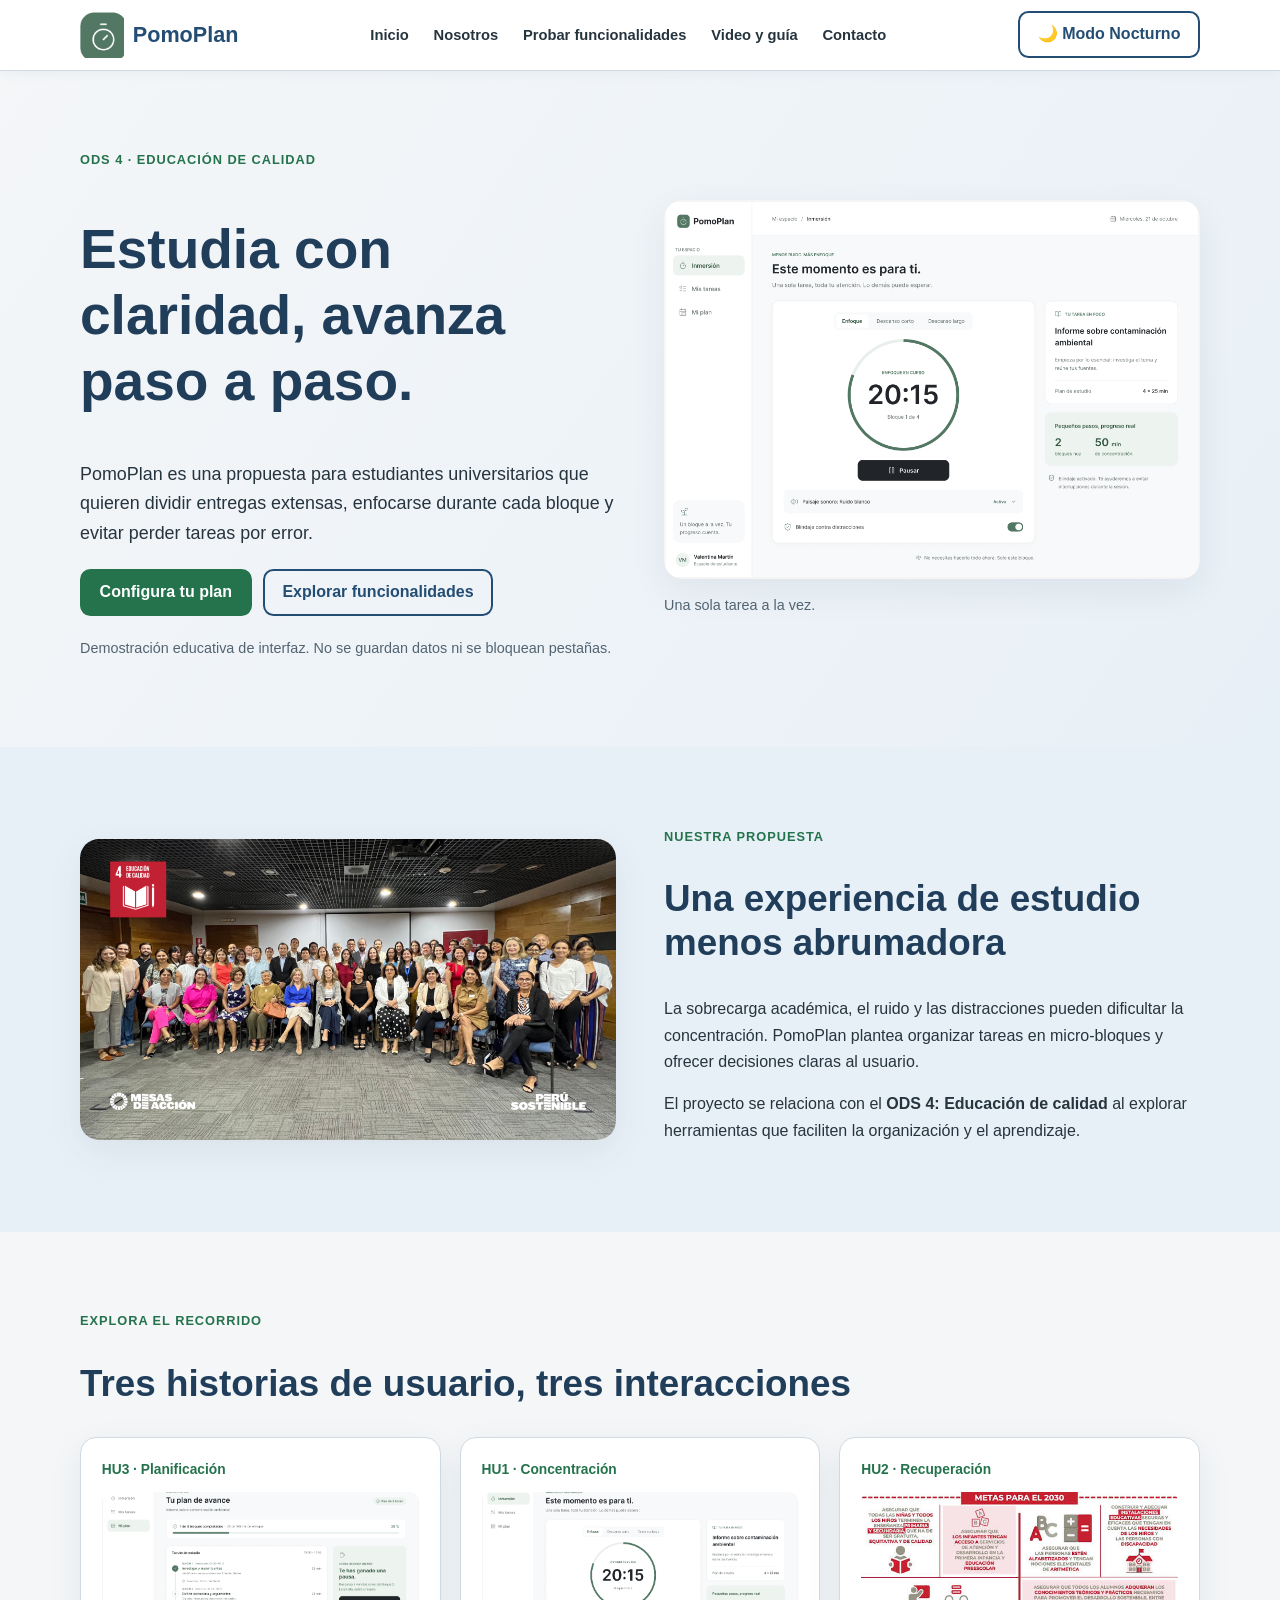
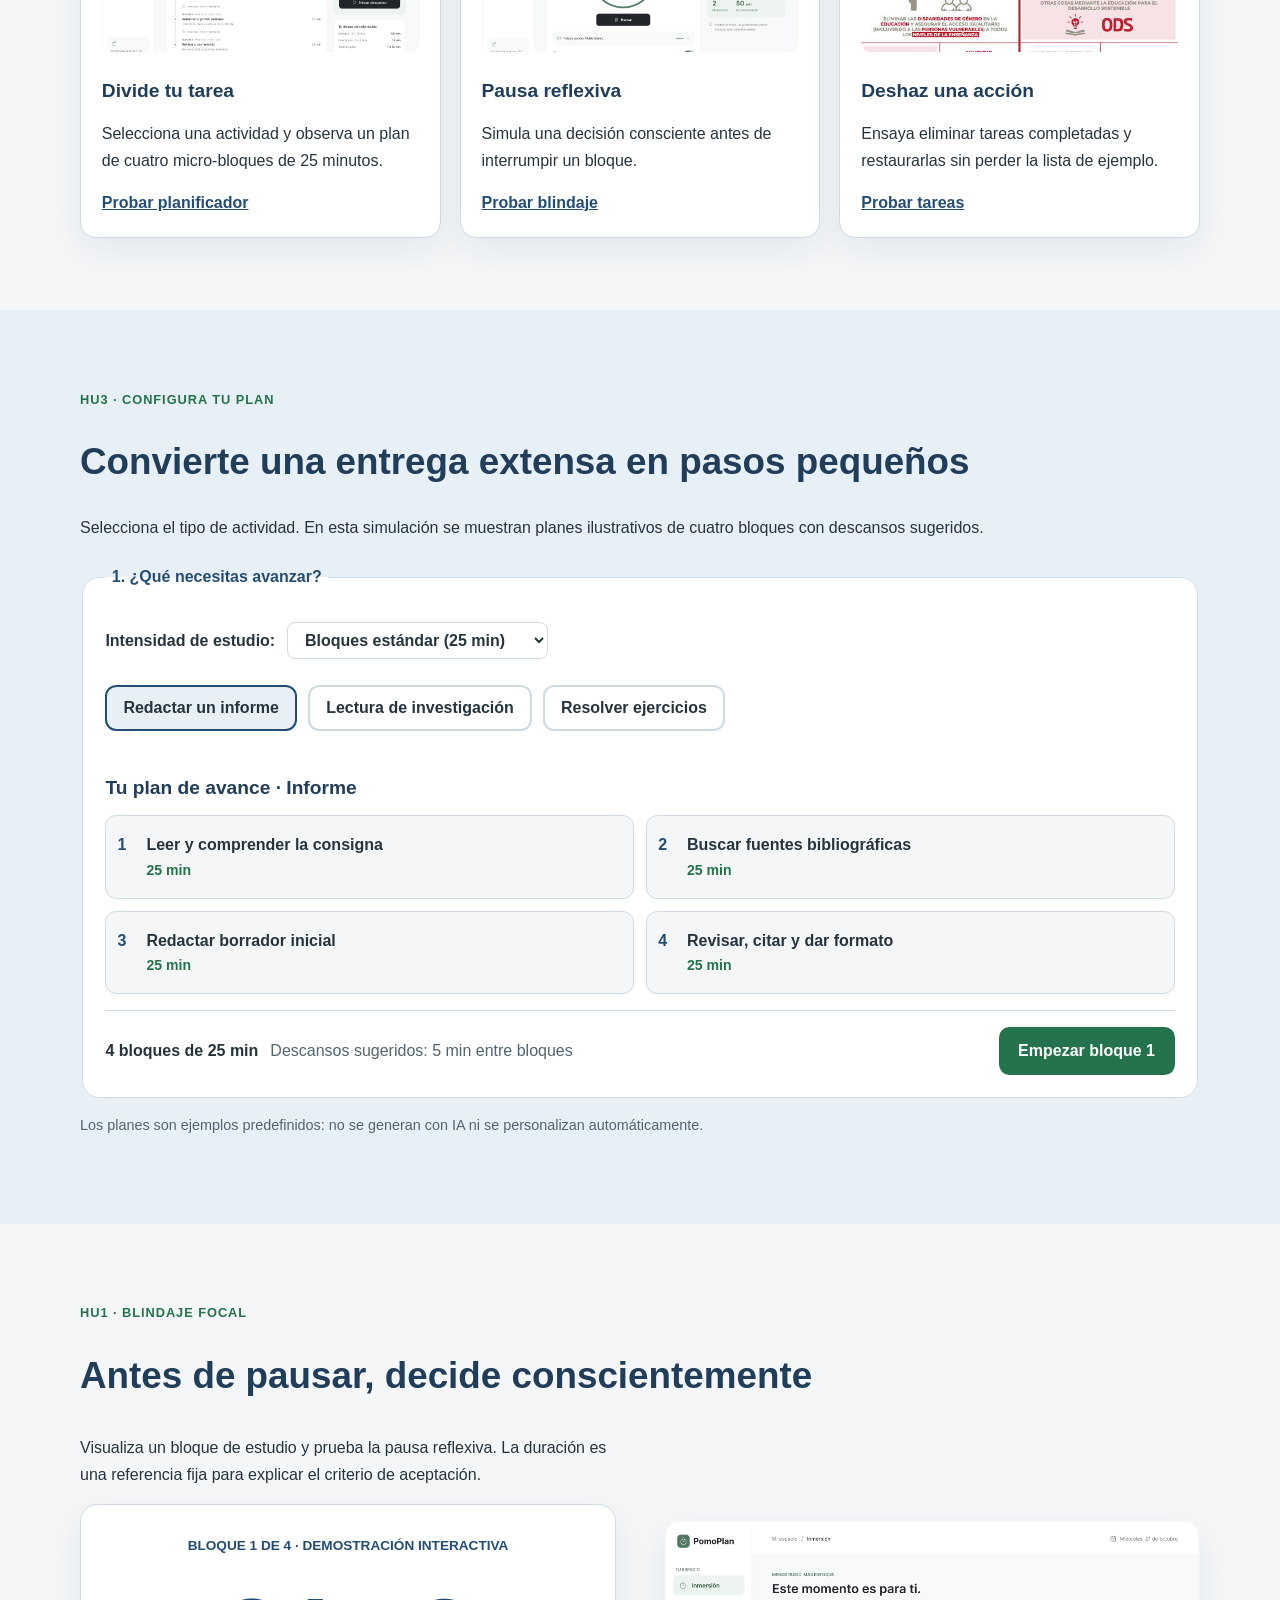
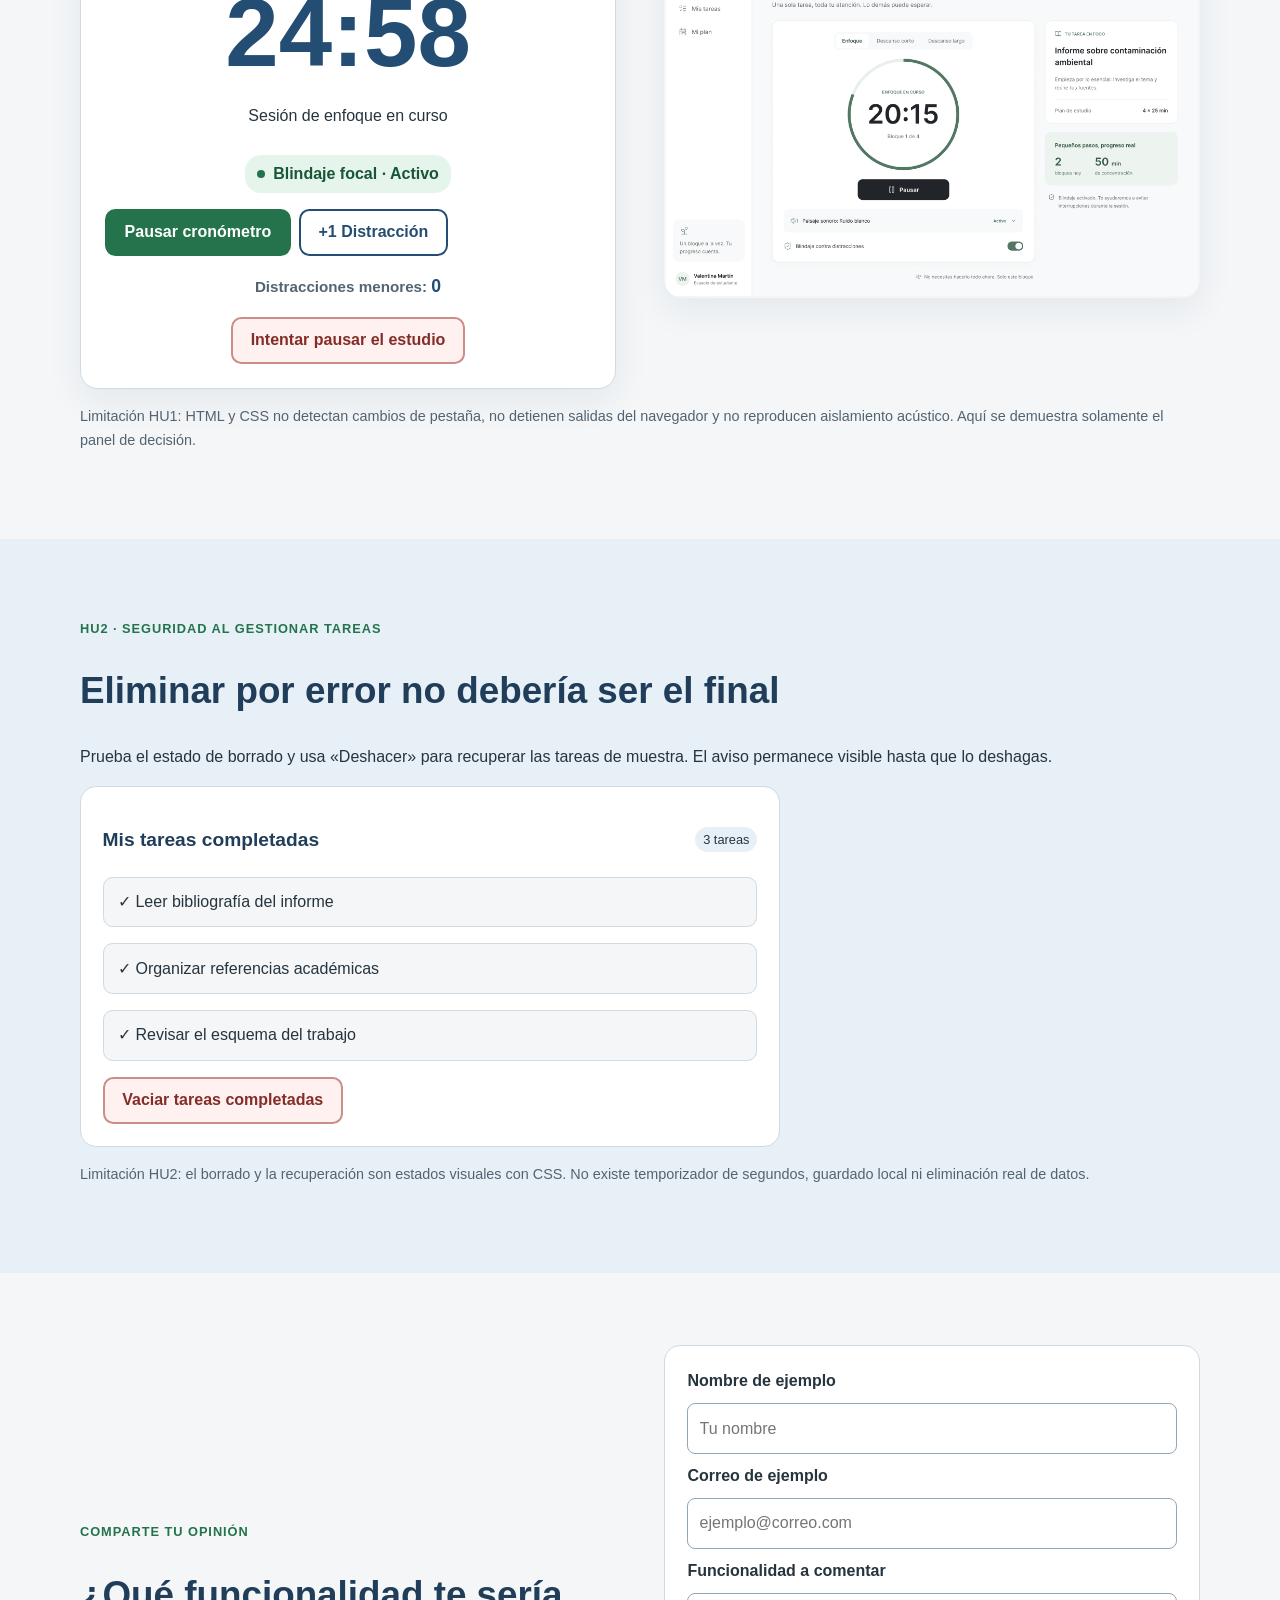
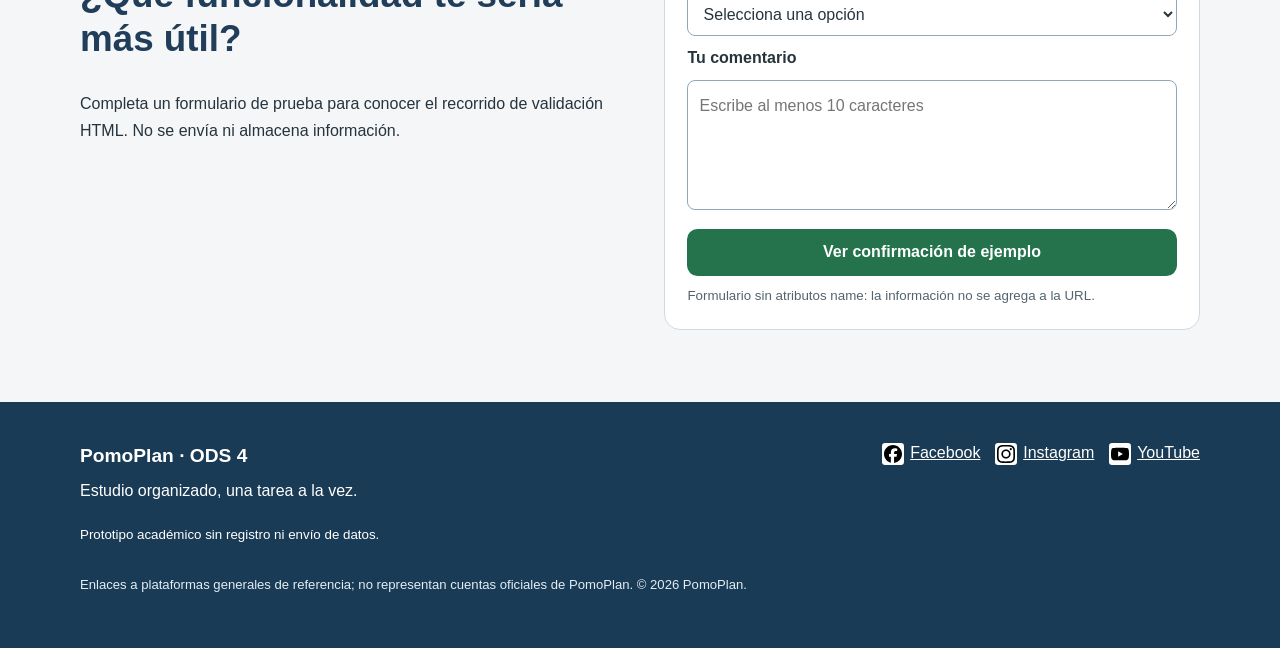
==== index.html @ ae6c9be5 "v1" ====
<!doctype html>
<html lang="es">

<head>
    <meta charset="utf-8">
    <meta name="viewport" content="width=device-width, initial-scale=1">
    <meta name="description"
        content="PomoPlan, prototipo web de planificación de estudio y concentración vinculado con el ODS 4.">
    <title>Inicio | PomoPlan</title>
    <link rel="icon" type="image/png" href="imagenes/logo.png">
    <link rel="stylesheet" href="css/index.css">
    <script src="js/menu.js" defer></script>
    <script src="js/interacciones.js" defer></script>
</head>

<body><a class="saltar" href="#contenido">Saltar al contenido</a>
    <header class="cabecera">
        <div class="contenedor barra">
            <a class="marca" href="index.html#inicio" aria-label="PomoPlan, ir al inicio">
                <img src="imagenes/logo.png" alt="" width="44" height="44">PomoPlan
            </a>
            <button id="boton-menu" class="hamburguesa" type="button"
                    aria-controls="navegacion" aria-expanded="false" aria-label="Abrir menú">
                <span class="lineas" aria-hidden="true"><span></span><span></span><span></span></span>
                <span id="texto-menu">Menú</span>
            </button>
            <nav id="navegacion" class="navegacion" aria-label="Navegación principal">
                <ul class="menu">
                    <li><a href="index.html#inicio">Inicio</a></li>
                    <li><a href="index.html#nosotros">Nosotros</a></li>
                    <li>
                        <details id="resolver" class="desplegable">
                            <summary>Probar funcionalidades</summary>
                            <ul class="submenu">
                                <li><a href="index.html#hu3">HU3 · Plan de avance</a></li>
                                <li><a href="index.html#hu1">HU1 · Blindaje focal</a></li>
                                <li><a href="index.html#hu2">HU2 · Tareas y deshacer</a></li>
                            </ul>
                        </details>
                    </li>
                    <li><a href="recursos.html">Video y guía</a></li>
                    <li><a href="index.html#contacto">Contacto</a></li>
                </ul>
            </nav>
            <!-- INTEGRACIÓN HU6: Interruptor de Modo Nocturno -->
            <button id="toggle-modo-nocturno" class="boton boton-secundario" type="button" aria-label="Cambiar modo de lectura">🌙 Modo Nocturno</button>
        </div>
    </header>
    <main id="contenido">
        <!-- PASO 1: portada con texto e imagen, dos columnas en escritorio -->
        <section id="inicio" class="hero seccion">
            <div class="contenedor dos-columnas">
                <div>
                    <p class="etiqueta">ODS 4 · Educación de calidad</p>
                    <h1>Estudia con claridad, avanza paso a paso.</h1>
                    <p class="intro">PomoPlan es una propuesta para estudiantes universitarios que quieren dividir
                        entregas extensas, enfocarse durante cada bloque y evitar perder tareas por error.</p>
                    <div class="acciones"><a class="boton" href="#hu3">Configura tu plan</a><a
                            class="boton boton-secundario" href="#funcionalidades">Explorar funcionalidades</a></div>
                    <p class="nota">Demostración educativa de interfaz. No se guardan datos ni se bloquean pestañas.</p>
                </div>
                <figure><img class="foto" src="imagenes/galeria1.png"
                        alt="Vista de interfaz de PomoPlan relacionada con estudio y concentración">
                    <figcaption>Una sola tarea a la vez.</figcaption>
                </figure>
            </div>
        </section>
        <section id="nosotros" class="seccion fondo">
            <div class="contenedor dos-columnas"><img class="foto" src="imagenes/nosotros.png" loading="lazy"
                    alt="Imagen de presentación del proyecto PomoPlan">
                <div>
                    <p class="etiqueta">Nuestra propuesta</p>
                    <h2>Una experiencia de estudio menos abrumadora</h2>
                    <p>La sobrecarga académica, el ruido y las distracciones pueden dificultar la concentración.
                        PomoPlan plantea organizar tareas en micro-bloques y ofrecer decisiones claras al usuario.</p>
                    <p>El proyecto se relaciona con el <strong>ODS 4: Educación de calidad</strong> al explorar
                        herramientas que faciliten la organización y el aprendizaje.</p>
                </div>
            </div>
        </section>
        <section id="funcionalidades" class="seccion">
            <div class="contenedor">
                <p class="etiqueta">Explora el recorrido</p>
                <h2>Tres historias de usuario, tres interacciones</h2>
                <div class="tarjetas">
                    <article class="tarjeta"><span class="numero">HU3 · Planificación</span><img
                            src="imagenes/galeria2.png" alt="Referencia visual de planificación por bloques"
                            loading="lazy">
                        <h3>Divide tu tarea</h3>
                        <p>Selecciona una actividad y observa un plan de cuatro micro-bloques de 25 minutos.</p><a
                            href="#hu3">Probar planificador</a>
                    </article>
                    <article class="tarjeta"><span class="numero">HU1 · Concentración</span><img
                            src="imagenes/galeria1.png" alt="Referencia de pantalla de concentración" loading="lazy">
                        <h3>Pausa reflexiva</h3>
                        <p>Simula una decisión consciente antes de interrumpir un bloque.</p><a href="#hu1">Probar
                            blindaje</a>
                    </article>
                    <article class="tarjeta"><span class="numero">HU2 · Recuperación</span><img
                            src="imagenes/servicios.jpeg" alt="Imagen ilustrativa de organización de actividades"
                            loading="lazy">
                        <h3>Deshaz una acción</h3>
                        <p>Ensaya eliminar tareas completadas y restaurarlas sin perder la lista de ejemplo.</p><a
                            href="#hu2">Probar tareas</a>
                    </article>
                </div>
            </div>
        </section>
        <!-- HU3: radios con el mismo name y respuestas relacionadas por :checked -->
        <section id="hu3" class="seccion fondo">
            <div class="contenedor">
                <p class="etiqueta">HU3 · Configura tu plan</p>
                <h2>Convierte una entrega extensa en pasos pequeños</h2>
                <p>Selecciona el tipo de actividad. En esta simulación se muestran planes ilustrativos de cuatro bloques con descansos sugeridos.</p>
                
                <fieldset class="orientador">
                    <legend>1. ¿Qué necesitas avanzar?</legend>
                    
                    <!-- INTEGRACIÓN HU5: Selector de intensidad de estudio -->
                    <div class="selector-intensidad-contenedor" style="margin-bottom: 1rem;">
                        <label for="intensidad-estudio"><strong>Intensidad de estudio:</strong></label>
                        <select id="intensidad-estudio" name="intensidad-estudio">
                            <option value="25">Bloques estándar (25 min)</option>
                            <option value="50">Bloques profundos (50 min)</option>
                        </select>
                    </div>

                    <div class="selector-planes"><input class="radio-oculto" type="radio" name="tipo-plan" id="ensayo"
                            checked><label class="opcion" for="ensayo">Redactar un informe</label><input
                            class="radio-oculto" type="radio" name="tipo-plan" id="lectura"><label class="opcion"
                            for="lectura">Lectura de investigación</label><input class="radio-oculto" type="radio"
                            name="tipo-plan" id="ejercicios"><label class="opcion" for="ejercicios">Resolver
                            ejercicios</label>
                        <div class="resultados" aria-live="polite">
                            <div class="respuesta ensayo">
                                <h3>Tu plan de avance · Informe</h3>
                                <ol class="bloques">
                                    <li>Leer y comprender la consigna <span class="tiempo-bloque">25 min</span></li>
                                    <li>Buscar fuentes bibliográficas <span class="tiempo-bloque">25 min</span></li>
                                    <li>Redactar borrador inicial <span class="tiempo-bloque">25 min</span></li>
                                    <li>Revisar, citar y dar formato <span class="tiempo-bloque">25 min</span></li>
                                </ol>
                            </div>
                            <div class="respuesta lectura">
                                <h3>Tu plan de avance · Lectura</h3>
                                <ol class="bloques">
                                    <li>Explorar títulos y objetivos <span class="tiempo-bloque">25 min</span></li>
                                    <li>Leer y subrayar ideas clave <span class="tiempo-bloque">25 min</span></li>
                                    <li>Organizar apuntes <span class="tiempo-bloque">25 min</span></li>
                                    <li>Escribir un resumen <span class="tiempo-bloque">25 min</span></li>
                                </ol>
                            </div>
                            <div class="respuesta ejercicios">
                                <h3>Tu plan de avance · Ejercicios</h3>
                                <ol class="bloques">
                                    <li>Revisar conceptos y ejemplos <span class="tiempo-bloque">25 min</span></li>
                                    <li>Resolver ejercicios iniciales <span class="tiempo-bloque">25 min</span></li>
                                    <li>Resolver casos más difíciles <span class="tiempo-bloque">25 min</span></li>
                                    <li>Comprobar y corregir respuestas <span class="tiempo-bloque">25 min</span></li>
                                </ol>
                            </div>
                            <div class="plan-resumen"><strong id="resumen-bloques-texto">4 bloques de 25 min</strong><span id="resumen-descanso-texto">Descansos sugeridos: 5 min entre bloques</span><a class="boton" href="#hu1">Empezar bloque 1</a></div>
                        </div>
                    </div>
                </fieldset>
                <p class="nota">Los planes son ejemplos predefinidos: no se generan con IA ni se personalizan
                    automáticamente.</p>
            </div>
        </section>
        <!-- HU1: details abre la pausa reflexiva accesible con teclado, clic o toque -->
        <section id="hu1" class="seccion">
            <div class="contenedor">
                <p class="etiqueta">HU1 · Blindaje focal</p>
                <h2>Antes de pausar, decide conscientemente</h2>
                <div class="dos-columnas">
                    <div>
                        <p>Visualiza un bloque de estudio y prueba la pausa reflexiva. La duración es una referencia
                            fija para explicar el criterio de aceptación.</p>
                        <div class="sesion">
                            <p class="sesion-etiqueta">BLOQUE 1 DE 4 · DEMOSTRACIÓN INTERACTIVA</p>
                            <div id="reloj" class="reloj" aria-label="Tiempo de concentración">25:00</div>
                            <p id="timer-estado">Sesión de enfoque en curso</p>
                            <div class="estado"><span class="punto" id="punto-estado"></span> <span id="texto-estado">Blindaje focal · Activo</span></div>
                            
                            <div class="acciones-timer" style="margin-bottom: 1rem; display: flex; gap: 0.5rem; align-items: center; flex-wrap: wrap;">
                                <button id="btn-timer-toggle" class="boton" type="button">Pausar cronómetro</button>
                                <!-- INTEGRACIÓN HU4: Botón de registro de distracción -->
                                <button id="btn-distraccion" class="boton boton-secundario" type="button">+1 Distracción</button>
                            </div>
                            <!-- INTEGRACIÓN HU4: Contador visual en el DOM -->
                            <p class="contador-distracciones" style="margin-bottom: 1rem;">Distracciones menores: <strong id="distracciones-count">0</strong></p>

                            <details id="modal-pausa" class="pausa">
                                <summary id="btn-pausa-reflexiva" class="boton boton-alerta">Intentar pausar el estudio</summary>
                                <div class="modal-referencia" role="group" aria-label="Pausa reflexiva">
                                    <h3>¿Seguro que deseas pausar?</h3>
                                    <p>Te quedan <strong id="tiempo-restante-modal">25 minutos</strong> en este bloque.</p>
                                    <p>Tomar una pausa no planificada puede romper tu estado de flujo. ¿Prefieres continuar o abandonar la sesión?</p>
                                    <div class="acciones">
                                        <button id="btn-continuar-estudio" type="button" class="boton">Continuar estudiando</button>
                                        <a href="confirmacion.html#pausa" class="boton boton-secundario">Abandonar demostración</a>
                                    </div>
                                    <p class="nota">Al seleccionar "Continuar estudiando", la sesión se reanuda automáticamente.</p>
                                </div>
                            </details>
                        </div>
                    </div><img class="foto" src="imagenes/galeria1.png" loading="lazy"
                        alt="Diseño referencial del temporizador PomoPlan">
                </div>
                <p class="nota">Limitación HU1: HTML y CSS no detectan cambios de pestaña, no detienen salidas del
                    navegador y no reproducen aislamiento acústico. Aquí se demuestra solamente el panel de decisión.
                </p>
            </div>
        </section>
        <!-- HU2: dos radio-buttons reproducen el borrado y deshacer, sin datos persistentes -->
        <section id="hu2" class="seccion fondo">
            <div class="contenedor">
                <p class="etiqueta">HU2 · Seguridad al gestionar tareas</p>
                <h2>Eliminar por error no debería ser el final</h2>
                <p>Prueba el estado de borrado y usa «Deshacer» para recuperar las tareas de muestra. El aviso permanece
                    visible hasta que lo deshagas.</p>
                <div class="tareas-demo">
                    <div class="panel-tareas">
                        <div class="tareas-cabecera">
                            <h3>Mis tareas completadas</h3><span class="etiqueta-mini" id="contador-tareas">3 tareas</span>
                        </div>
                        <div id="lista-tareas" class="lista-tareas">
                            <p>✓ Leer bibliografía del informe</p>
                            <p>✓ Organizar referencias académicas</p>
                            <p>✓ Revisar el esquema del trabajo</p>
                        </div>
                        <div id="sin-tareas" class="sin-tareas">
                            <p>Las tareas completadas se quitaron de esta vista.</p>
                        </div>
                        <details id="details-confirmar" class="confirmar">
                            <summary class="boton boton-alerta">Vaciar tareas completadas</summary>
                            <div class="panel-confirmar">
                                <p><strong>¿Eliminar las tareas completadas?</strong></p>
                                <p>Esta acción moverá las tareas a la papelera temporal.</p>
                                <button id="btn-confirmar-eliminar" class="boton boton-alerta" type="button">Sí, eliminar tareas</button>
                            </div>
                        </details>
                    </div>
                    <div id="toast-notificacion" class="toast" role="status">
                        <strong>Tareas eliminadas</strong>
                        <span id="texto-toast">Notificación de eliminación realizada.</span>
                        <button id="btn-deshacer" class="boton" type="button">Deshacer</button>
                    </div>
                </div>
                <p class="nota">Limitación HU2: el borrado y la recuperación son estados visuales con CSS. No existe
                    temporizador de segundos, guardado local ni eliminación real de datos.</p>
            </div>
        </section>
        <section id="contacto" class="seccion">
            <div class="contenedor dos-columnas">
                <div>
                    <p class="etiqueta">Comparte tu opinión</p>
                    <h2>¿Qué funcionalidad te sería más útil?</h2>
                    <p>Completa un formulario de prueba para conocer el recorrido de validación HTML. No se envía ni
                        almacena información.</p>
                </div>
                <form action="confirmacion.html" class="formulario" method="get"><label for="nombre">Nombre de
                        ejemplo</label><input id="nombre" type="text" placeholder="Tu nombre" required
                        minlength="2"><label for="correo">Correo de ejemplo</label><input id="correo" type="email"
                        placeholder="ejemplo@correo.com" required><label for="funcion">Funcionalidad a
                        comentar</label><select id="funcion" required>
                        <option value="">Selecciona una opción</option>
                        <option>HU1 · Blindaje focal</option>
                        <option>HU2 · Tareas y deshacer</option>
                        <option>HU3 · Plan de avance</option>
                    </select><label for="comentario">Tu comentario</label><textarea id="comentario" rows="4"
                        minlength="10" required placeholder="Escribe al menos 10 caracteres"></textarea><button
                        class="boton" type="submit">Ver confirmación de ejemplo</button><small>Formulario sin atributos
                        name: la información no se agrega a la URL.</small></form>
            </div>
        </section>
    </main>
    <footer class="pie">
        <div class="contenedor">
            <div class="pie-grid">
                <div><strong>PomoPlan · ODS 4</strong>
                    <p>Estudio organizado, una tarea a la vez.</p><small>Prototipo académico sin registro ni envío de
                        datos.</small>
                </div>
                <nav aria-label="Redes sociales de referencia" class="redes"><a href="https://www.facebook.com/"
                        target="_blank" rel="noopener noreferrer"><img src="iconos/facebook.svg" width="22" height="22"
                            alt="">Facebook</a><a href="https://www.instagram.com/" target="_blank"
                        rel="noopener noreferrer"><img src="iconos/instagram.svg" width="22" height="22"
                            alt="">Instagram</a><a href="https://www.youtube.com/" target="_blank"
                        rel="noopener noreferrer"><img src="iconos/youtube.svg" width="22" height="22"
                            alt="">YouTube</a></nav>
            </div>
            <p class="pie-nota">Enlaces a plataformas generales de referencia; no representan cuentas oficiales de
                PomoPlan. © 2026 PomoPlan.</p>
        </div>
    </footer>
</body>

</html>
---- css/index.css ----
/* PomoPlan · Estilos compartidos. HTML5 + CSS; sin JavaScript. */
:root {
    --fondo: #f4f6f8;
    --blanco: #fff;
    --azul: #244d74;
    --azul-suave: #e8f0f7;
    --verde: #24734c;
    --verde-hover: #195537;
    --texto: #26343e;
    --muted: #526471;
    --borde: #cfdae2;
    --peligro: #ab3d36;
    --sombra: 0 12px 36px rgba(25, 52, 71, .07)
}

* {
    box-sizing: border-box
}

html {
    scroll-behavior: smooth
}

body {
    margin: 0;
    background: var(--fondo);
    color: var(--texto);
    font: 400 16px/1.65 Inter, 'Segoe UI', Arial, sans-serif
}

img,
video {
    max-width: 100%;
    height: auto
}

a {
    color: var(--azul)
}

a:hover {
    text-decoration-thickness: 2px
}

h1,
h2,
h3 {
    line-height: 1.2;
    color: #203d5a
}

h1 {
    font-size: clamp(2.2rem, 4.3vw, 3.75rem)
}

h2 {
    font-size: clamp(1.6rem, 3vw, 2.3rem)
}

h3 {
    font-size: 1.2rem
}

p {
    margin-top: .4rem
}

a:focus-visible,
button:focus-visible,
summary:focus-visible,
label:focus-visible,
input:focus-visible,
textarea:focus-visible,
select:focus-visible {
    outline: 3px solid #b2591a;
    outline-offset: 3px
}

.saltar {
    position: absolute;
    top: -100px;
    left: 1rem;
    z-index: 200;
    padding: .6rem;
    background: white
}

.saltar:focus {
    top: 1rem
}

.contenedor {
    width: min(92%, 1120px);
    margin-inline: auto
}

.seccion {
    padding: clamp(2.5rem, 6vw, 4.5rem) 0
}

.fondo {
    background: var(--azul-suave)
}

section[id],
main[id] {
    scroll-margin-top: 145px
}

.cabecera {
    position: sticky;
    top: 0;
    z-index: 100;
    background: rgba(255, 255, 255, .98);
    border-bottom: 1px solid var(--borde);
    box-shadow: 0 2px 12px #213b4a0d
}

.barra {
    display: flex;
    justify-content: space-between;
    align-items: center;
    gap: .8rem;
    flex-wrap: wrap;
    padding: .7rem 0
}

.marca {
    display: flex;
    gap: .55rem;
    align-items: center;
    font-size: 1.35rem;
    font-weight: 800;
    color: var(--azul);
    text-decoration: none
}

.marca img {
    object-fit: contain
}

.menu {
    display: flex;
    align-items: center;
    flex-wrap: wrap;
    gap: .15rem;
    list-style: none;
    margin: 0;
    padding: 0
}

.menu>li>a,
.menu summary {
    display: block;
    padding: .6rem .7rem;
    color: var(--texto);
    font-size: .92rem;
    font-weight: 650;
    text-decoration: none;
    cursor: pointer;
    border-radius: .45rem
}

.menu>li>a:hover,
.menu summary:hover {
    background: var(--azul-suave)
}

.desplegable {
    position: relative
}

.submenu {
    position: absolute;
    z-index: 120;
    top: 100%;
    right: 0;
    list-style: none;
    margin: .2rem 0 0;
    padding: .4rem;
    background: white;
    border: 1px solid var(--borde);
    border-radius: .65rem;
    box-shadow: var(--sombra);
    width: 240px;
    max-width: 85vw;
    max-height: 60vh;
    overflow-y: auto
}

.submenu a {
    display: block;
    padding: .5rem .7rem;
    border-radius: .4rem;
    text-decoration: none
}

.submenu a:hover {
    background: var(--azul-suave)
}

.dos-columnas {
    display: grid;
    grid-template-columns: repeat(2, minmax(0, 1fr));
    align-items: center;
    gap: clamp(1.5rem, 4vw, 3rem)
}

.dos-columnas>* {
    min-width: 0
}

.hero {
    background: linear-gradient(125deg, #f4f6f8, #e8f0f7)
}

.intro {
    font-size: 1.12rem
}

.etiqueta {
    color: var(--verde);
    text-transform: uppercase;
    letter-spacing: .075em;
    font-weight: 800;
    font-size: .8rem
}

.nota {
    font-size: .9rem;
    color: var(--muted);
    margin-top: 1rem
}

figure {
    margin: 0
}

figcaption {
    font-size: .9rem;
    color: var(--muted);
    padding-top: .4rem
}

.foto {
    width: 100%;
    border-radius: 1.2rem;
    object-fit: cover;
    box-shadow: var(--sombra);
    max-height: 390px
}

.acciones {
    display: flex;
    flex-wrap: wrap;
    gap: .7rem;
    margin: 1.3rem 0
}

.boton {
    display: inline-flex;
    align-items: center;
    justify-content: center;
    min-height: 46px;
    padding: .7rem 1.1rem;
    background: var(--verde);
    border: 2px solid var(--verde);
    border-radius: .65rem;
    color: white;
    cursor: pointer;
    text-decoration: none;
    font: 600 16px/1.3 Inter, 'Segoe UI', sans-serif;
    text-align: center
}

.boton:hover {
    background: var(--verde-hover);
    border-color: var(--verde-hover);
    color: white;
    text-decoration: none
}

.boton-secundario {
    background: transparent;
    color: var(--azul);
    border-color: var(--azul)
}

.boton-secundario:hover {
    background: var(--azul);
    border-color: var(--azul);
    color: white
}

.boton-alerta {
    background: #fff1ef;
    color: #842d28;
    border-color: #cc8d88
}

.boton-alerta:hover {
    background: #f6d8d5;
    border-color: #ab3d36;
    color: #842d28
}

.tarjetas {
    display: grid;
    grid-template-columns: repeat(3, minmax(0, 1fr));
    gap: 1.2rem;
    margin-top: 1.7rem
}

.tarjeta {
    background: white;
    border: 1px solid var(--borde);
    border-radius: 1rem;
    padding: 1.3rem;
    box-shadow: var(--sombra);
    min-width: 0
}

.tarjeta img {
    width: 100%;
    height: 160px;
    object-fit: cover;
    border-radius: .6rem
}

.tarjeta a {
    font-weight: 700
}

.numero {
    display: block;
    color: var(--verde);
    font-size: .86rem;
    font-weight: 800;
    margin-bottom: .65rem
}

.orientador {
    border: 1px solid var(--borde);
    border-radius: 1.1rem;
    background: white;
    padding: 1.4rem;
    margin-top: 1.4rem;
    min-width: 0
}

.orientador legend {
    font-weight: 750;
    color: var(--azul);
    padding: 0 .4rem
}

.selector-planes {
    display: flex;
    flex-wrap: wrap;
    gap: .7rem
}

.radio-oculto {
    position: absolute;
    width: 1px;
    height: 1px;
    opacity: 0
}

.opcion {
    display: inline-flex;
    align-items: center;
    min-height: 46px;
    padding: .5rem 1rem;
    border: 2px solid var(--borde);
    border-radius: .7rem;
    cursor: pointer;
    font-weight: 700
}

#ensayo:checked+label,
#lectura:checked+label,
#ejercicios:checked+label {
    background: var(--azul-suave);
    border-color: var(--azul)
}

.radio-oculto:focus-visible+label {
    outline: 3px solid #b2591a;
    outline-offset: 3px
}

.resultados {
    width: 100%;
    margin-top: .9rem
}

.respuesta {
    display: none
}

.respuesta h3 {
    margin-bottom: .7rem
}

#ensayo:checked~.resultados .ensayo,
#lectura:checked~.resultados .lectura,
#ejercicios:checked~.resultados .ejercicios {
    display: block
}

.bloques {
    display: grid;
    grid-template-columns: repeat(2, minmax(0, 1fr));
    gap: .75rem;
    list-style: none;
    padding: 0;
    counter-reset: bloque
}

.bloques li {
    position: relative;
    counter-increment: bloque;
    background: var(--fondo);
    border: 1px solid var(--borde);
    border-radius: .7rem;
    padding: 1rem 1rem 1rem 2.5rem;
    font-weight: 600
}

.bloques li:before {
    content: counter(bloque);
    position: absolute;
    left: .7rem;
    top: 1rem;
    color: var(--azul);
    font-weight: 800
}

.bloques span {
    display: block;
    font-size: .88rem;
    color: var(--verde)
}

.plan-resumen {
    display: flex;
    flex-wrap: wrap;
    gap: .75rem;
    align-items: center;
    border-top: 1px solid var(--borde);
    padding-top: 1rem
}

.plan-resumen span {
    color: var(--muted);
    flex: 1 1 180px
}

.sesion {
    background: white;
    border: 1px solid var(--borde);
    border-radius: 1.1rem;
    padding: 1.5rem;
    text-align: center;
    box-shadow: var(--sombra)
}

.sesion-etiqueta {
    font-weight: 750;
    color: var(--azul);
    font-size: .85rem
}

.reloj {
    font-size: clamp(3.7rem, 10vw, 6rem);
    line-height: 1.3;
    font-weight: 800;
    font-variant-numeric: tabular-nums;
    color: var(--azul)
}

.estado {
    display: inline-flex;
    align-items: center;
    gap: .5rem;
    margin: .65rem auto 1rem;
    background: #e6f5ec;
    color: #195537;
    padding: .35rem .75rem;
    border-radius: 1rem;
    font-weight: 700
}

.punto {
    width: .5rem;
    height: .5rem;
    border-radius: 50%;
    background: var(--verde)
}

.pausa {
    margin-top: .6rem
}

.pausa>summary {
    list-style: none
}

.pausa>summary::-webkit-details-marker {
    display: none
}

.modal-referencia {
    margin-top: 1rem;
    padding: 1.2rem;
    background: #e8edf2;
    border: 2px solid #91aac0;
    border-radius: .8rem;
    text-align: left
}

.modal-referencia .acciones {
    margin-bottom: .3rem
}

.tareas-demo {
    max-width: 700px;
    position: relative
}

.panel-tareas {
    background: white;
    border: 1px solid var(--borde);
    border-radius: 1rem;
    padding: 1.35rem
}

.tareas-cabecera {
    display: flex;
    flex-wrap: wrap;
    align-items: center;
    justify-content: space-between;
    gap: .5rem
}

.etiqueta-mini {
    padding: .1rem .5rem;
    border-radius: 1rem;
    background: var(--azul-suave);
    font-size: .8rem
}

.lista-tareas p {
    border: 1px solid var(--borde);
    padding: .7rem .9rem;
    border-radius: .6rem;
    background: var(--fondo)
}

.sin-tareas,
.toast {
    display: none
}

#tareas-borradas:checked~.panel-tareas .lista-tareas,
#tareas-borradas:checked~.panel-tareas .confirmar {
    display: none
}

#tareas-borradas:checked~.panel-tareas .sin-tareas {
    display: block
}

#tareas-borradas:checked~.toast {
    display: flex
}

.confirmar summary {
    list-style: none;
    display: inline-flex
}

.confirmar summary::-webkit-details-marker {
    display: none
}

.panel-confirmar {
    padding: 1rem;
    margin-top: .8rem;
    border: 1px solid #d6a9a5;
    border-radius: .7rem;
    background: #fff6f5
}

.panel-confirmar label {
    cursor: pointer
}

.toast {
    align-items: center;
    flex-wrap: wrap;
    gap: .6rem;
    background: #193b55;
    color: white;
    border-radius: .75rem;
    padding: 1rem;
    margin-top: 1rem;
    box-shadow: var(--sombra)
}

.toast span {
    flex: 1 1 150px
}

.toast .boton {
    cursor: pointer
}

.formulario {
    display: grid;
    gap: .55rem;
    background: white;
    border: 1px solid var(--borde);
    border-radius: 1rem;
    padding: 1.4rem
}

.formulario label {
    font-weight: 650
}

.formulario input,
.formulario textarea,
.formulario select {
    font: inherit;
    min-width: 0;
    width: 100%;
    border: 1px solid #91a7b7;
    border-radius: .5rem;
    padding: .7rem;
    background: white;
    color: var(--texto)
}

.formulario .boton {
    margin-top: .6rem
}

.formulario small {
    color: var(--muted)
}

.video {
    width: 100%;
    aspect-ratio: 16/9;
    background: #102638;
    border: 0;
    border-radius: .85rem
}

.recurso-ods {
    margin-top: 2rem
}

.confirmacion {
    text-align: center;
    max-width: 780px;
    min-height: 55vh
}

.confirmacion .acciones {
    justify-content: center
}

.confirm-icono {
    display: inline-flex;
    align-items: center;
    justify-content: center;
    font-size: 2rem;
    border-radius: 50%;
    background: #dfefe5;
    color: var(--verde);
    width: 70px;
    height: 70px
}

.pie {
    background: #193b55;
    color: #fff;
    padding: 2.4rem 0
}

.pie strong {
    font-size: 1.2rem
}

.pie-grid {
    display: flex;
    justify-content: space-between;
    align-items: start;
    flex-wrap: wrap;
    gap: 2rem
}

.redes {
    display: flex;
    flex-wrap: wrap;
    gap: .9rem
}

.redes a {
    color: white;
    display: flex;
    align-items: center;
    gap: .4rem
}

.redes img {
    width: 22px;
    height: 22px;
    background: #fff;
    border-radius: .2rem;
    padding: 2px
}

.pie-nota {
    font-size: .82rem;
    margin-top: 1.7rem;
    color: #e4edf5
}

/* PASO responsive: tablet conserva 2 columnas en tarjetas */
@media(max-width:900px) {
    .barra {
        justify-content: center
    }

    .tarjetas {
        grid-template-columns: repeat(2, minmax(0, 1fr))
    }
}

/* PASO responsive: móvil apila contenidos y mantiene el menú horizontal flexible */
@media(max-width:600px) {
    .contenedor {
        width: 92%
    }

    .dos-columnas,
    .tarjetas,
    .bloques {
        grid-template-columns: 1fr
    }

    .menu {
        justify-content: center;
        gap: .1rem
    }

    .menu>li>a,
    .menu summary {
        padding: .5rem .45rem;
        font-size: .85rem
    }

    .submenu {
        right: 0;
        left: auto;
        width: 220px;
        max-width: 85vw
    }

    .orientador {
        padding: .9rem
    }

    .selector-planes {
        gap: .5rem
    }

    .opcion {
        width: 100%
    }

    .acciones>.boton {
        flex: 1 1 180px
    }

    section[id],
    main[id] {
        scroll-margin-top: 190px
    }

    .hero {
        padding-top: 2.3rem
    }

    .pie-grid {
        display: block
    }

    .redes {
        margin-top: 1rem
    }
}

@media(prefers-reduced-motion:reduce) {
    html {
        scroll-behavior: auto
    }
}
/* ==========================================================================
   ADAPTACIÓN MENÚ ACME Y ESTILOS DE INTERACCIÓN JAVASCRIPT
   ========================================================================== */

/* Botón hamburguesa para móvil */
.hamburguesa {
  display: none;
  align-items: center;
  gap: .65rem;
  min-height: 44px;
  padding: .55rem .8rem;
  border: 1px solid var(--azul);
  border-radius: .45rem;
  background: var(--azul);
  color: white;
  font: inherit;
  cursor: pointer;
}

.lineas {
  display: grid;
  gap: 4px;
  width: 22px;
}

.lineas span {
  display: block;
  height: 2px;
  background: white;
}

/* Estado oculto mediante atributo hidden (accesibilidad) */
[hidden] {
  display: none !important;
}

/* Foco visible mejorado */
a:focus-visible,
button:focus-visible,
summary:focus-visible {
  outline: 3px solid #b2591a;
  outline-offset: 4px;
}

/* Ajustes de scroll margin */
section[id] {
  scroll-margin-top: 110px;
}

/* Estilos responsive para menú hamburguesa (pantalla <= 600px) */
@media (max-width: 600px) {
  .hamburguesa {
    display: inline-flex;
  }
  
  .navegacion {
    position: absolute;
    top: 100%;
    left: 0;
    width: 100%;
    max-height: 70vh;
    overflow-y: auto;
    padding: .8rem 4%;
    background: white;
    border-bottom: 1px solid var(--borde);
    box-shadow: var(--sombra);
  }
  
  .menu {
    flex-direction: column;
    align-items: stretch;
    gap: 0;
  }
  
  .menu > li > a,
  .menu summary {
    padding: .75rem 1rem;
    font-size: 1rem;
    border-radius: .4rem;
  }

  .submenu {
    position: static;
    width: 100%;
    max-width: 100%;
    margin: .2rem 0;
    box-shadow: none;
    background: var(--azul-suave);
  }

  section[id] {
    scroll-margin-top: 90px;
  }
}

/* Clases auxiliares para JS en HU1 y HU2 */
.estado.pausado {
  background: #fdf2e9;
  color: #a04000;
}
.estado.pausado .punto {
  background: #e67e22;
}

.toast.activo {
  display: flex !important;
  animation: fadeIn 0.3s ease-in-out;
}

@keyframes fadeIn {
  from { opacity: 0; transform: translateY(10px); }
  to { opacity: 1; transform: translateY(0); }
}

/* ==========================================================================
   ESTILOS COMPLEMENTARIOS PARA HISTORIAS DE USUARIO (HU4, HU5, HU6)
   ========================================================================== */

/* HU4: Contador de distracciones menores */
.contador-distracciones {
  font-size: 0.95rem;
  color: var(--muted);
  font-weight: 600;
  margin-top: 0.5rem;
}

.contador-distracciones strong {
  color: var(--azul);
  font-size: 1.1rem;
}

/* HU5: Selector de intensidad de estudio */
.selector-intensidad-contenedor {
  display: flex;
  align-items: center;
  gap: 0.75rem;
  flex-wrap: wrap;
  padding: 0.6rem 0;
}

.selector-intensidad-contenedor select {
  font: inherit;
  padding: 0.5rem 0.8rem;
  border: 1px solid var(--borde);
  border-radius: 0.5rem;
  background-color: var(--blanco);
  color: var(--texto);
  font-weight: 600;
  cursor: pointer;
}

.tiempo-bloque {
  display: block;
  font-size: .88rem;
  color: var(--verde);
}

/* HU6: Modo de lectura nocturna (Alto contraste / Modo Oscuro) */
body.modo-oscuro {
  --fondo: #12181e;
  --blanco: #1a232c;
  --azul-suave: #222f3e;
  --texto: #e2e8f0;
  --muted: #a0aec0;
  --borde: #334155;
  background-color: var(--fondo);
  color: var(--texto);
}

body.modo-oscuro h1,
body.modo-oscuro h2,
body.modo-oscuro h3,
body.modo-oscuro .marca,
body.modo-oscuro .orientador legend,
body.modo-oscuro .sesion-etiqueta {
  color: #90caf9;
}

body.modo-oscuro .hero,
body.modo-oscuro .fondo {
  background: var(--azul-suave);
}

body.modo-oscuro .cabecera {
  background: rgba(26, 35, 44, 0.98);
  border-bottom-color: var(--borde);
}

body.modo-oscuro .menu > li > a,
body.modo-oscuro .menu summary {
  color: var(--texto);
}

body.modo-oscuro .menu > li > a:hover,
body.modo-oscuro .menu summary:hover {
  background: var(--azul-suave);
}

body.modo-oscuro .submenu,
body.modo-oscuro .tarjeta,
body.modo-oscuro .orientador,
body.modo-oscuro .sesion,
body.modo-oscuro .panel-tareas,
body.modo-oscuro .formulario,
body.modo-oscuro .modal-referencia {
  background-color: var(--blanco);
  border-color: var(--borde);
  color: var(--texto);
}

body.modo-oscuro .reloj {
  color: #64b5f6;
}

body.modo-oscuro .opcion {
  border-color: var(--borde);
  color: var(--texto);
}

body.modo-oscuro #ensayo:checked + label,
body.modo-oscuro #lectura:checked + label,
body.modo-oscuro #ejercicios:checked + label {
  background: var(--azul-suave);
  border-color: #64b5f6;
  color: #ffffff;
}

body.modo-oscuro .bloques li,
body.modo-oscuro .lista-tareas p {
  background: var(--fondo);
  border-color: var(--borde);
  color: var(--texto);
}

body.modo-oscuro .bloques li::before {
  color: #90caf9;
}

body.modo-oscuro .boton-secundario {
  color: #90caf9;
  border-color: #90caf9;
}

body.modo-oscuro .boton-secundario:hover {
  background: #90caf9;
  color: #12181e;
}

body.modo-oscuro .formulario input,
body.modo-oscuro .formulario textarea,
body.modo-oscuro .formulario select,
body.modo-oscuro .selector-intensidad-contenedor select {
  background-color: var(--fondo);
  color: var(--texto);
  border-color: var(--borde);
}

body.modo-oscuro .contador-distracciones strong {
  color: #90caf9;
}

@media (max-width: 600px) {
  body.modo-oscuro .navegacion {
    background-color: var(--blanco);
    border-bottom-color: var(--borde);
  }
}
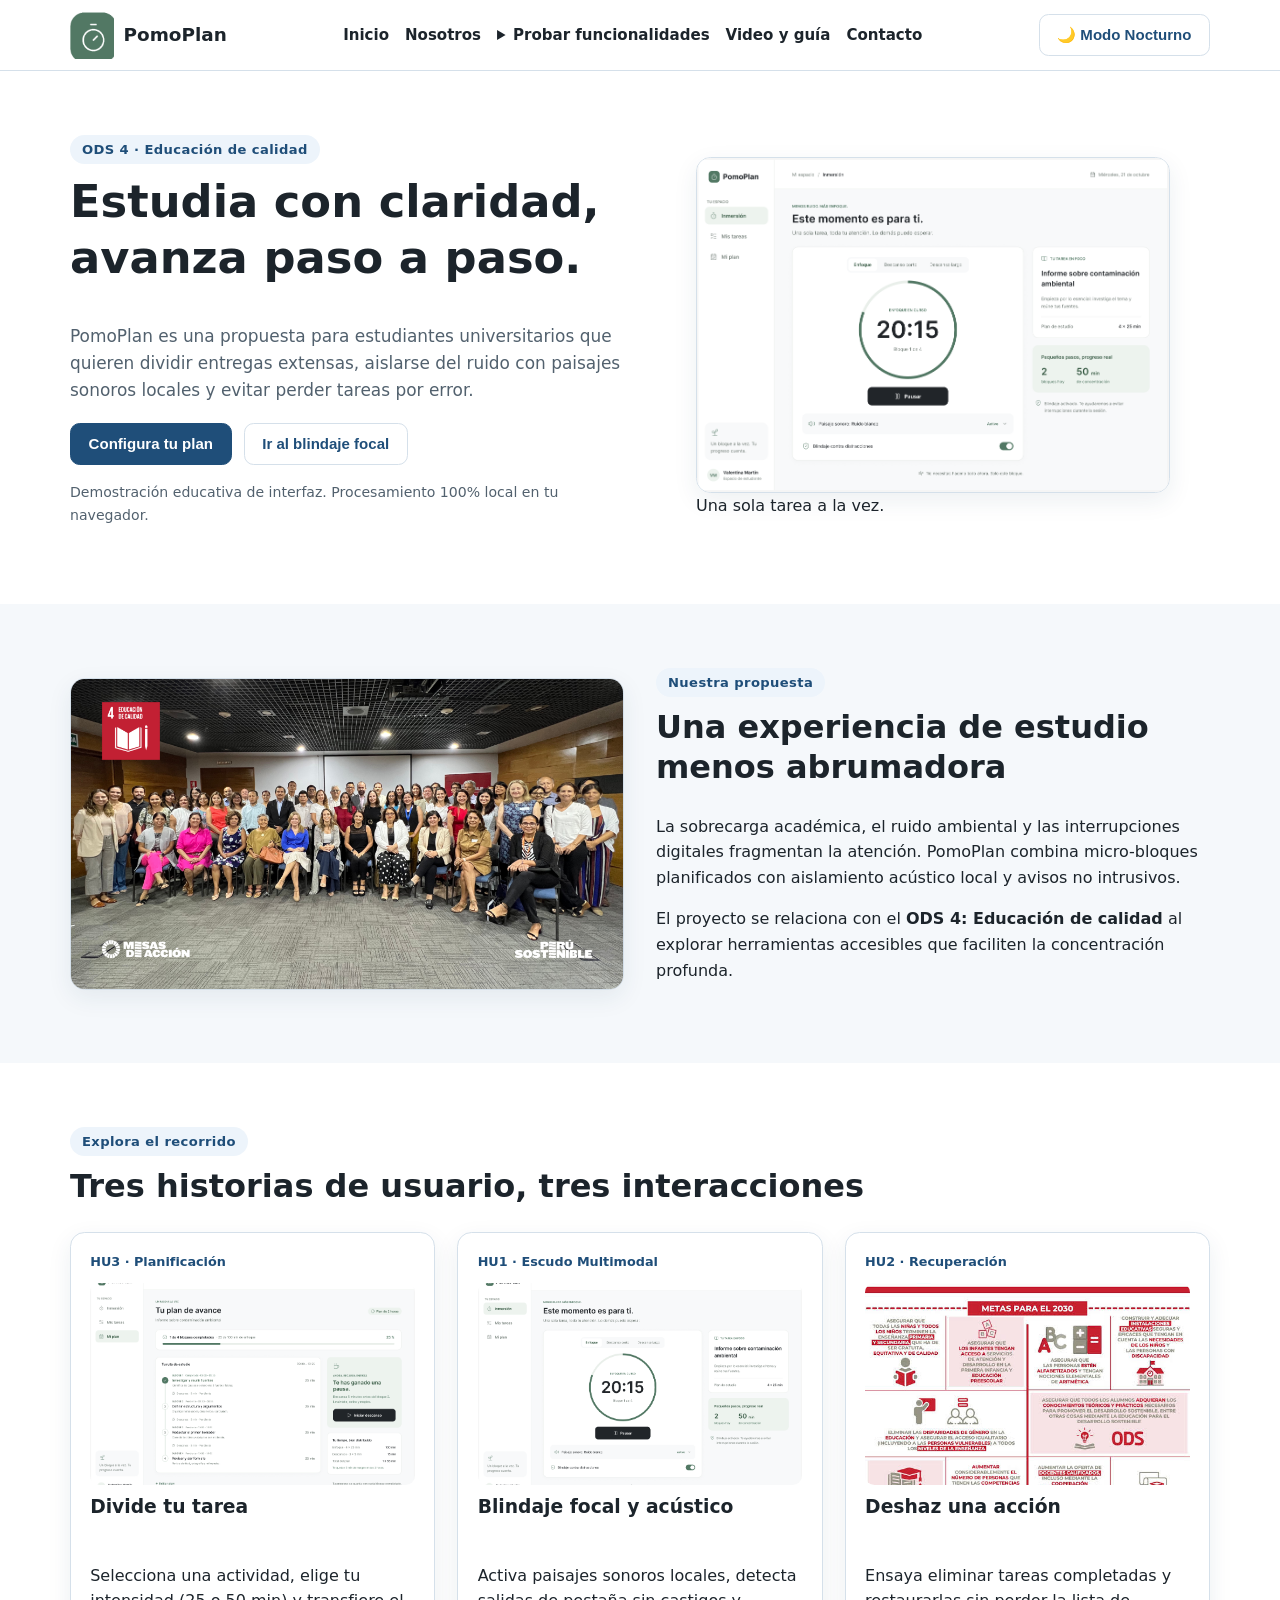
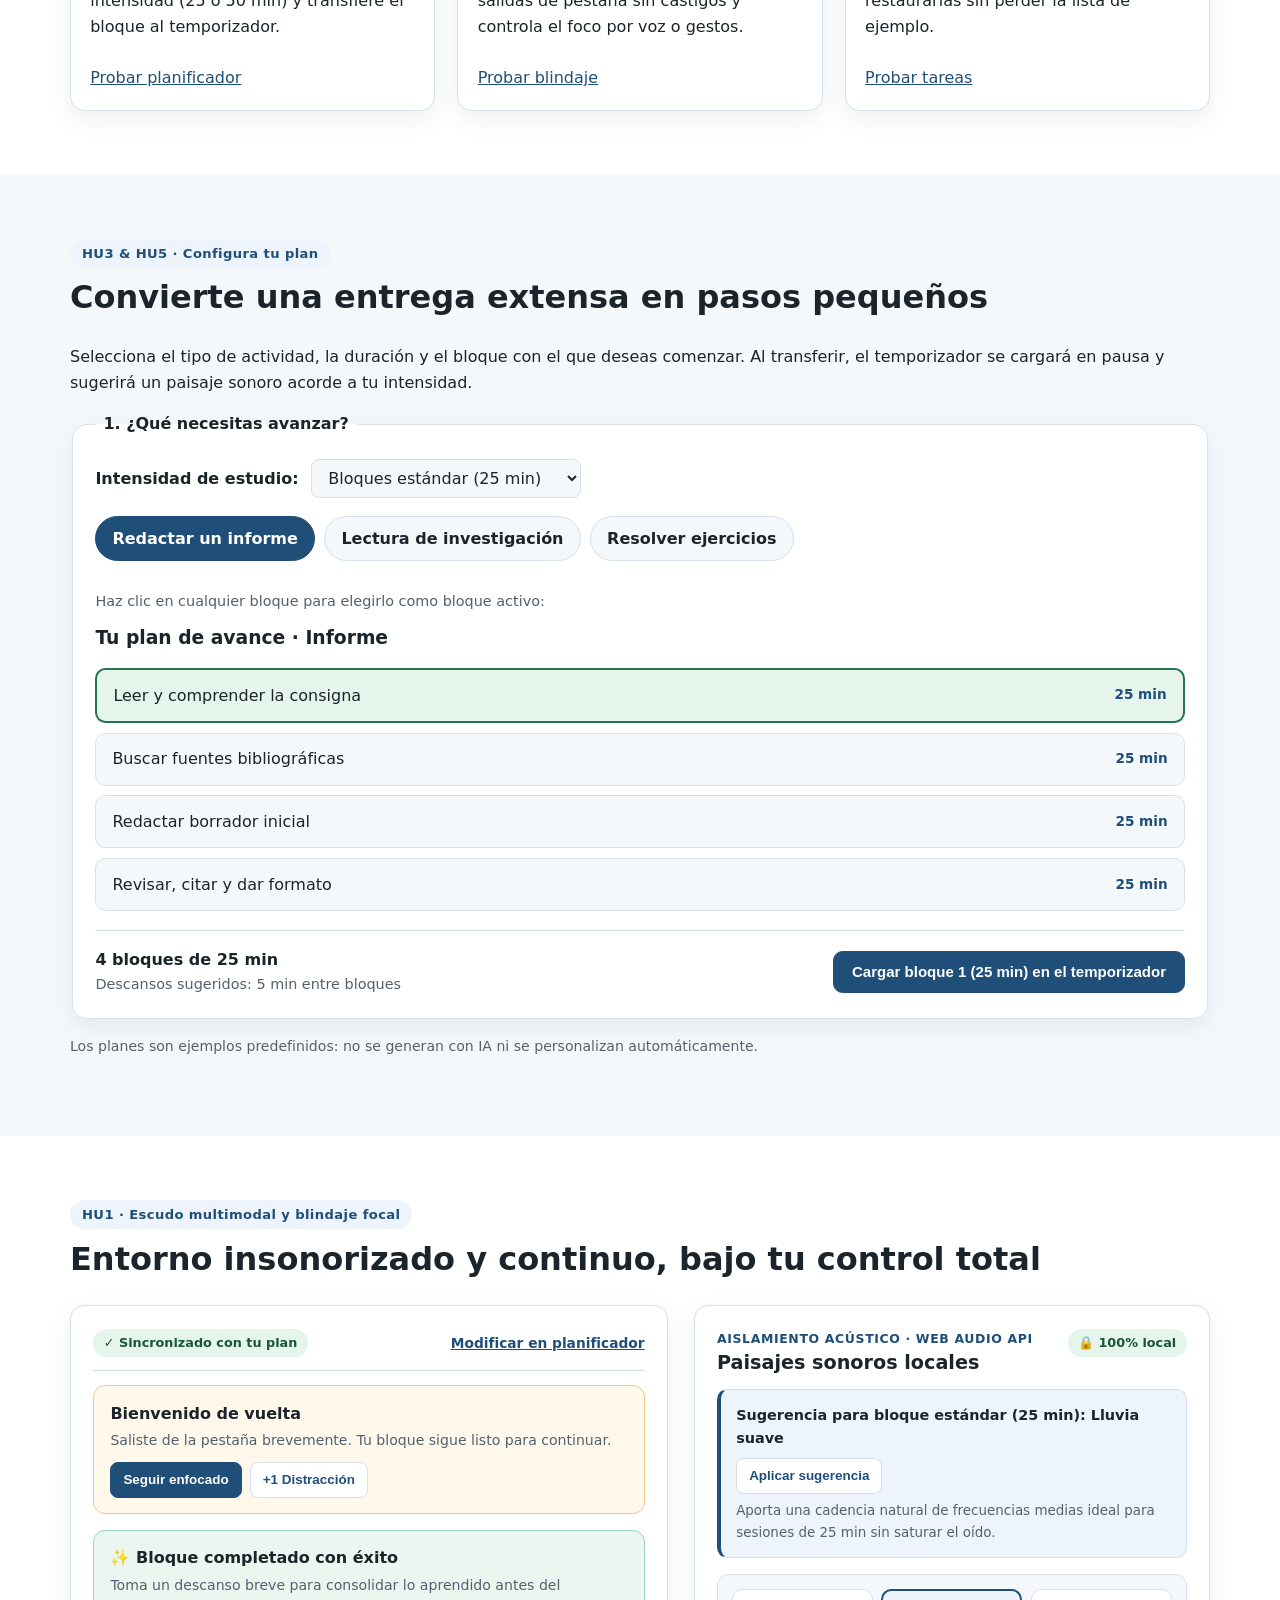
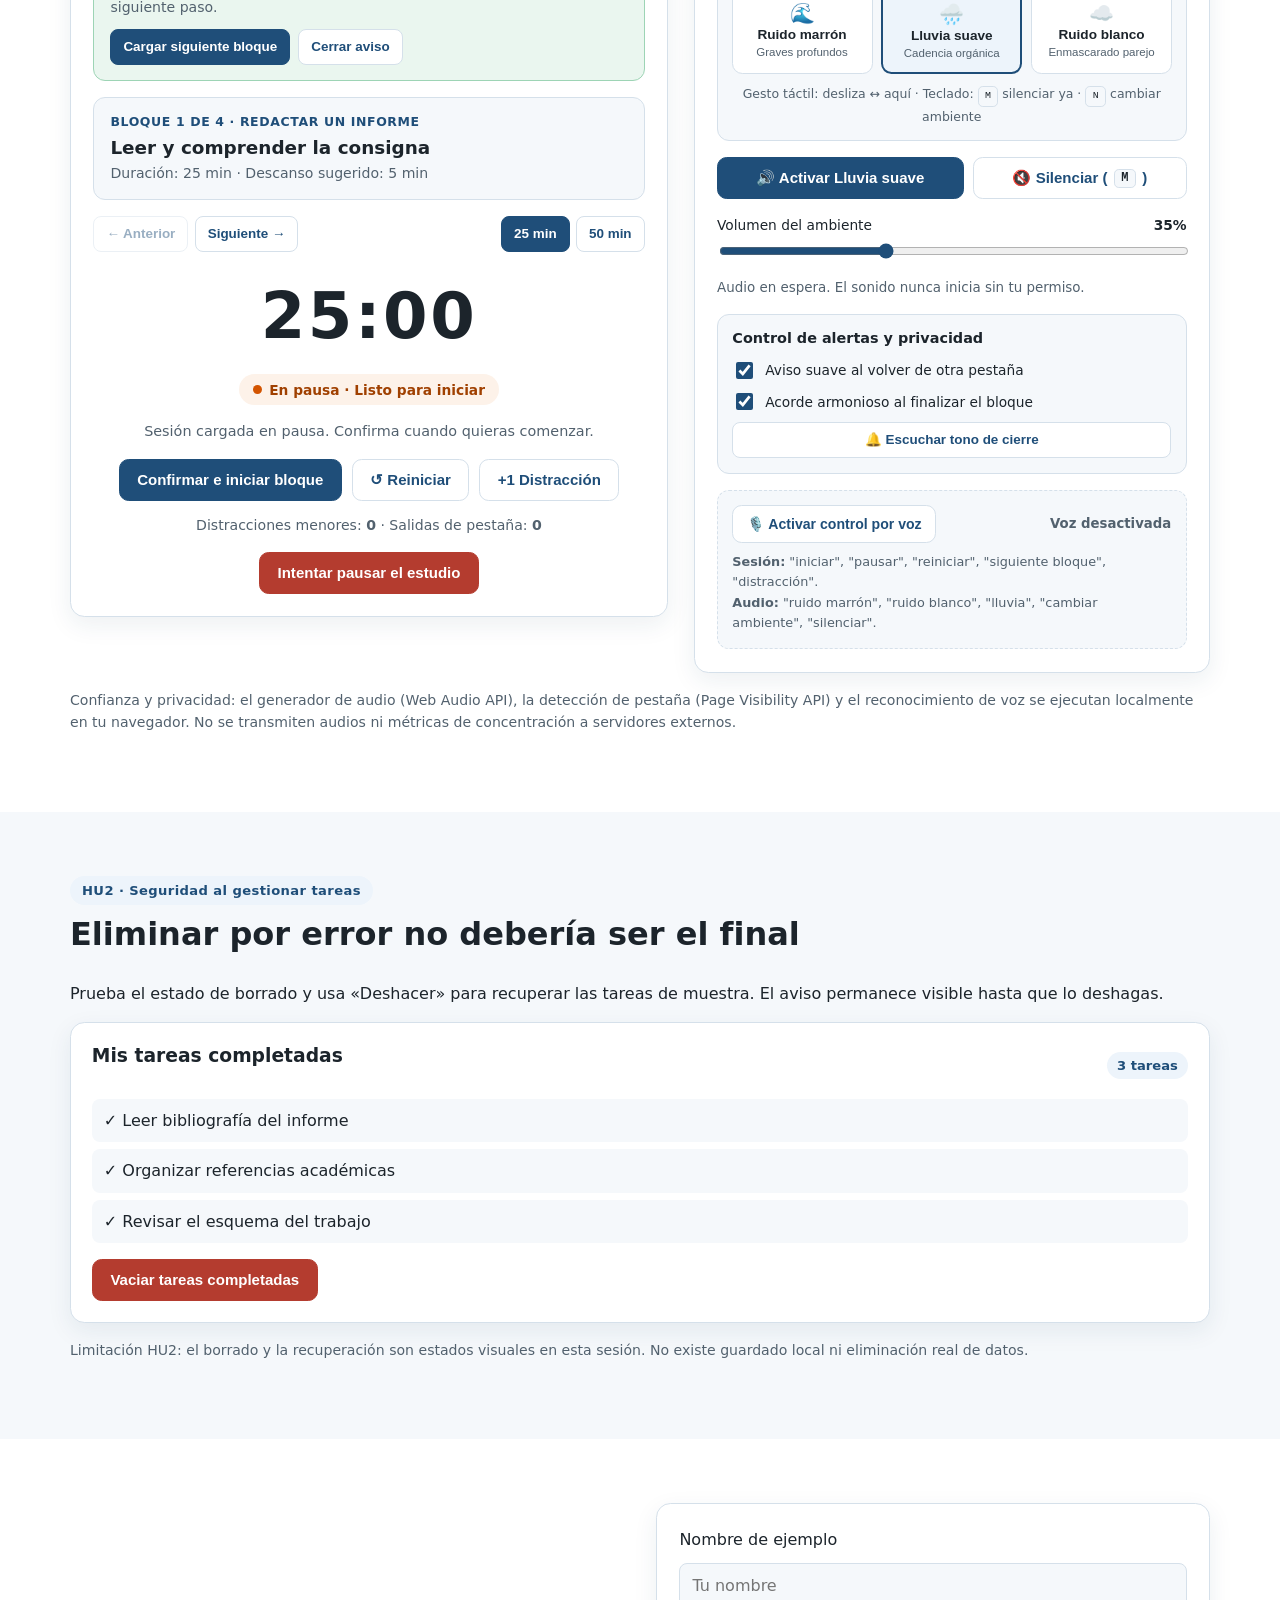
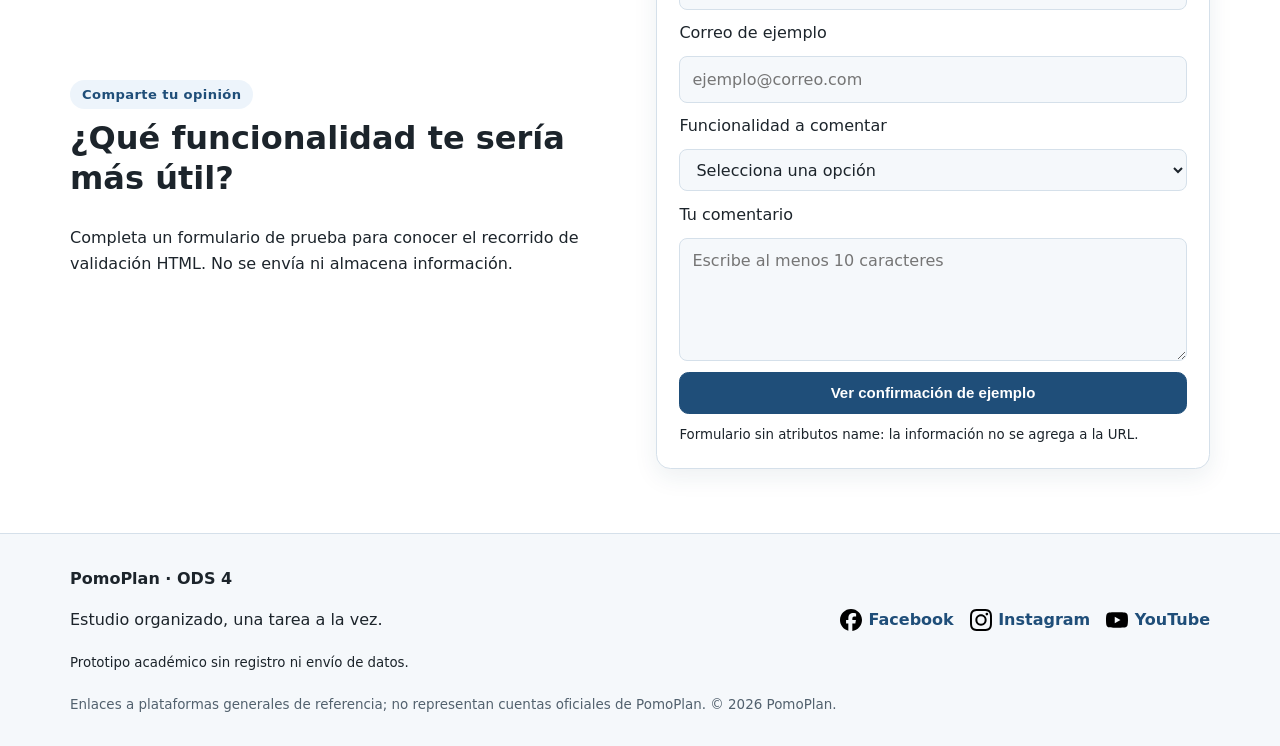
==== commit eae150c4: "v2" ====
--- a/index.html
+++ b/index.html
@@ -5,7 +5,7 @@
     <meta charset="utf-8">
     <meta name="viewport" content="width=device-width, initial-scale=1">
     <meta name="description"
-        content="PomoPlan, prototipo web de planificación de estudio y concentración vinculado con el ODS 4.">
+        content="PomoPlan, prototipo web de planificación de estudio y blindaje focal multimodal vinculado con el ODS 4.">
     <title>Inicio | PomoPlan</title>
     <link rel="icon" type="image/png" href="imagenes/logo.png">
     <link rel="stylesheet" href="css/index.css">
@@ -13,14 +13,16 @@
     <script src="js/interacciones.js" defer></script>
 </head>
 
-<body><a class="saltar" href="#contenido">Saltar al contenido</a>
+<body>
+    <a class="saltar" href="#contenido">Saltar al contenido</a>
+
     <header class="cabecera">
         <div class="contenedor barra">
             <a class="marca" href="index.html#inicio" aria-label="PomoPlan, ir al inicio">
                 <img src="imagenes/logo.png" alt="" width="44" height="44">PomoPlan
             </a>
             <button id="boton-menu" class="hamburguesa" type="button"
-                    aria-controls="navegacion" aria-expanded="false" aria-label="Abrir menú">
+                aria-controls="navegacion" aria-expanded="false" aria-label="Abrir menú">
                 <span class="lineas" aria-hidden="true"><span></span><span></span><span></span></span>
                 <span id="texto-menu">Menú</span>
             </button>
@@ -42,82 +44,93 @@
                     <li><a href="index.html#contacto">Contacto</a></li>
                 </ul>
             </nav>
-            <!-- INTEGRACIÓN HU6: Interruptor de Modo Nocturno -->
-            <button id="toggle-modo-nocturno" class="boton boton-secundario" type="button" aria-label="Cambiar modo de lectura">🌙 Modo Nocturno</button>
+            <!-- HU6: Interruptor de Modo Nocturno -->
+            <button id="toggle-modo-nocturno" class="boton boton-secundario" type="button"
+                aria-label="Cambiar a modo nocturno">🌙 Modo Nocturno</button>
         </div>
     </header>
+
     <main id="contenido">
-        <!-- PASO 1: portada con texto e imagen, dos columnas en escritorio -->
+        <!-- Portada -->
         <section id="inicio" class="hero seccion">
             <div class="contenedor dos-columnas">
                 <div>
                     <p class="etiqueta">ODS 4 · Educación de calidad</p>
                     <h1>Estudia con claridad, avanza paso a paso.</h1>
                     <p class="intro">PomoPlan es una propuesta para estudiantes universitarios que quieren dividir
-                        entregas extensas, enfocarse durante cada bloque y evitar perder tareas por error.</p>
-                    <div class="acciones"><a class="boton" href="#hu3">Configura tu plan</a><a
-                            class="boton boton-secundario" href="#funcionalidades">Explorar funcionalidades</a></div>
-                    <p class="nota">Demostración educativa de interfaz. No se guardan datos ni se bloquean pestañas.</p>
-                </div>
-                <figure><img class="foto" src="imagenes/galeria1.png"
+                        entregas extensas, aislarse del ruido con paisajes sonoros locales y evitar perder tareas por error.</p>
+                    <div class="acciones">
+                        <a class="boton" href="#hu3">Configura tu plan</a>
+                        <a class="boton boton-secundario" href="#hu1">Ir al blindaje focal</a>
+                    </div>
+                    <p class="nota">Demostración educativa de interfaz. Procesamiento 100% local en tu navegador.</p>
+                </div>
+                <figure>
+                    <img class="foto" src="imagenes/galeria1.png"
                         alt="Vista de interfaz de PomoPlan relacionada con estudio y concentración">
                     <figcaption>Una sola tarea a la vez.</figcaption>
                 </figure>
             </div>
         </section>
+
+        <!-- Nosotros -->
         <section id="nosotros" class="seccion fondo">
-            <div class="contenedor dos-columnas"><img class="foto" src="imagenes/nosotros.png" loading="lazy"
+            <div class="contenedor dos-columnas">
+                <img class="foto" src="imagenes/nosotros.png" loading="lazy"
                     alt="Imagen de presentación del proyecto PomoPlan">
                 <div>
                     <p class="etiqueta">Nuestra propuesta</p>
                     <h2>Una experiencia de estudio menos abrumadora</h2>
-                    <p>La sobrecarga académica, el ruido y las distracciones pueden dificultar la concentración.
-                        PomoPlan plantea organizar tareas en micro-bloques y ofrecer decisiones claras al usuario.</p>
+                    <p>La sobrecarga académica, el ruido ambiental y las interrupciones digitales fragmentan la atención.
+                        PomoPlan combina micro-bloques planificados con aislamiento acústico local y avisos no intrusivos.</p>
                     <p>El proyecto se relaciona con el <strong>ODS 4: Educación de calidad</strong> al explorar
-                        herramientas que faciliten la organización y el aprendizaje.</p>
-                </div>
-            </div>
-        </section>
+                        herramientas accesibles que faciliten la concentración profunda.</p>
+                </div>
+            </div>
+        </section>
+
+        <!-- Recorrido -->
         <section id="funcionalidades" class="seccion">
             <div class="contenedor">
                 <p class="etiqueta">Explora el recorrido</p>
                 <h2>Tres historias de usuario, tres interacciones</h2>
                 <div class="tarjetas">
-                    <article class="tarjeta"><span class="numero">HU3 · Planificación</span><img
-                            src="imagenes/galeria2.png" alt="Referencia visual de planificación por bloques"
-                            loading="lazy">
+                    <article class="tarjeta">
+                        <span class="numero">HU3 · Planificación</span>
+                        <img src="imagenes/galeria2.png" alt="Referencia visual de planificación por bloques" loading="lazy">
                         <h3>Divide tu tarea</h3>
-                        <p>Selecciona una actividad y observa un plan de cuatro micro-bloques de 25 minutos.</p><a
-                            href="#hu3">Probar planificador</a>
+                        <p>Selecciona una actividad, elige tu intensidad (25 o 50 min) y transfiere el bloque al temporizador.</p>
+                        <a href="#hu3">Probar planificador</a>
                     </article>
-                    <article class="tarjeta"><span class="numero">HU1 · Concentración</span><img
-                            src="imagenes/galeria1.png" alt="Referencia de pantalla de concentración" loading="lazy">
-                        <h3>Pausa reflexiva</h3>
-                        <p>Simula una decisión consciente antes de interrumpir un bloque.</p><a href="#hu1">Probar
-                            blindaje</a>
+                    <article class="tarjeta">
+                        <span class="numero">HU1 · Escudo Multimodal</span>
+                        <img src="imagenes/galeria1.png" alt="Referencia de pantalla de concentración" loading="lazy">
+                        <h3>Blindaje focal y acústico</h3>
+                        <p>Activa paisajes sonoros locales, detecta salidas de pestaña sin castigos y controla el foco por voz o gestos.</p>
+                        <a href="#hu1">Probar blindaje</a>
                     </article>
-                    <article class="tarjeta"><span class="numero">HU2 · Recuperación</span><img
-                            src="imagenes/servicios.jpeg" alt="Imagen ilustrativa de organización de actividades"
-                            loading="lazy">
+                    <article class="tarjeta">
+                        <span class="numero">HU2 · Recuperación</span>
+                        <img src="imagenes/servicios.jpeg" alt="Imagen ilustrativa de organización de actividades" loading="lazy">
                         <h3>Deshaz una acción</h3>
-                        <p>Ensaya eliminar tareas completadas y restaurarlas sin perder la lista de ejemplo.</p><a
-                            href="#hu2">Probar tareas</a>
+                        <p>Ensaya eliminar tareas completadas y restaurarlas sin perder la lista de ejemplo.</p>
+                        <a href="#hu2">Probar tareas</a>
                     </article>
                 </div>
             </div>
         </section>
-        <!-- HU3: radios con el mismo name y respuestas relacionadas por :checked -->
+
+        <!-- HU3 & HU5: Planificador sincronizado con HU1 -->
         <section id="hu3" class="seccion fondo">
             <div class="contenedor">
-                <p class="etiqueta">HU3 · Configura tu plan</p>
+                <p class="etiqueta">HU3 &amp; HU5 · Configura tu plan</p>
                 <h2>Convierte una entrega extensa en pasos pequeños</h2>
-                <p>Selecciona el tipo de actividad. En esta simulación se muestran planes ilustrativos de cuatro bloques con descansos sugeridos.</p>
-                
+                <p>Selecciona el tipo de actividad, la duración y el bloque con el que deseas comenzar. Al transferir, el temporizador se cargará en pausa y sugerirá un paisaje sonoro acorde a tu intensidad.</p>
+
                 <fieldset class="orientador">
                     <legend>1. ¿Qué necesitas avanzar?</legend>
-                    
-                    <!-- INTEGRACIÓN HU5: Selector de intensidad de estudio -->
-                    <div class="selector-intensidad-contenedor" style="margin-bottom: 1rem;">
+
+                    <div class="selector-intensidad-contenedor">
                         <label for="intensidad-estudio"><strong>Intensidad de estudio:</strong></label>
                         <select id="intensidad-estudio" name="intensidad-estudio">
                             <option value="25">Bloques estándar (25 min)</option>
@@ -125,104 +138,307 @@
                         </select>
                     </div>
 
-                    <div class="selector-planes"><input class="radio-oculto" type="radio" name="tipo-plan" id="ensayo"
-                            checked><label class="opcion" for="ensayo">Redactar un informe</label><input
-                            class="radio-oculto" type="radio" name="tipo-plan" id="lectura"><label class="opcion"
-                            for="lectura">Lectura de investigación</label><input class="radio-oculto" type="radio"
-                            name="tipo-plan" id="ejercicios"><label class="opcion" for="ejercicios">Resolver
-                            ejercicios</label>
+                    <div class="selector-planes">
+                        <input class="radio-oculto" type="radio" name="tipo-plan" id="ensayo" checked>
+                        <label class="opcion" for="ensayo">Redactar un informe</label>
+
+                        <input class="radio-oculto" type="radio" name="tipo-plan" id="lectura">
+                        <label class="opcion" for="lectura">Lectura de investigación</label>
+
+                        <input class="radio-oculto" type="radio" name="tipo-plan" id="ejercicios">
+                        <label class="opcion" for="ejercicios">Resolver ejercicios</label>
+
                         <div class="resultados" aria-live="polite">
-                            <div class="respuesta ensayo">
+                            <p class="ayuda-bloques">Haz clic en cualquier bloque para elegirlo como bloque activo:</p>
+
+                            <div class="respuesta ensayo" data-plan="ensayo">
                                 <h3>Tu plan de avance · Informe</h3>
                                 <ol class="bloques">
-                                    <li>Leer y comprender la consigna <span class="tiempo-bloque">25 min</span></li>
-                                    <li>Buscar fuentes bibliográficas <span class="tiempo-bloque">25 min</span></li>
-                                    <li>Redactar borrador inicial <span class="tiempo-bloque">25 min</span></li>
-                                    <li>Revisar, citar y dar formato <span class="tiempo-bloque">25 min</span></li>
+                                    <li class="bloque-item seleccionado" data-bloque-index="0" tabindex="0" role="button" aria-pressed="true">
+                                        Leer y comprender la consigna <span class="tiempo-bloque">25 min</span>
+                                    </li>
+                                    <li class="bloque-item" data-bloque-index="1" tabindex="0" role="button" aria-pressed="false">
+                                        Buscar fuentes bibliográficas <span class="tiempo-bloque">25 min</span>
+                                    </li>
+                                    <li class="bloque-item" data-bloque-index="2" tabindex="0" role="button" aria-pressed="false">
+                                        Redactar borrador inicial <span class="tiempo-bloque">25 min</span>
+                                    </li>
+                                    <li class="bloque-item" data-bloque-index="3" tabindex="0" role="button" aria-pressed="false">
+                                        Revisar, citar y dar formato <span class="tiempo-bloque">25 min</span>
+                                    </li>
                                 </ol>
                             </div>
-                            <div class="respuesta lectura">
+
+                            <div class="respuesta lectura" data-plan="lectura">
                                 <h3>Tu plan de avance · Lectura</h3>
                                 <ol class="bloques">
-                                    <li>Explorar títulos y objetivos <span class="tiempo-bloque">25 min</span></li>
-                                    <li>Leer y subrayar ideas clave <span class="tiempo-bloque">25 min</span></li>
-                                    <li>Organizar apuntes <span class="tiempo-bloque">25 min</span></li>
-                                    <li>Escribir un resumen <span class="tiempo-bloque">25 min</span></li>
+                                    <li class="bloque-item seleccionado" data-bloque-index="0" tabindex="0" role="button" aria-pressed="true">
+                                        Explorar títulos y objetivos <span class="tiempo-bloque">25 min</span>
+                                    </li>
+                                    <li class="bloque-item" data-bloque-index="1" tabindex="0" role="button" aria-pressed="false">
+                                        Leer y subrayar ideas clave <span class="tiempo-bloque">25 min</span>
+                                    </li>
+                                    <li class="bloque-item" data-bloque-index="2" tabindex="0" role="button" aria-pressed="false">
+                                        Organizar apuntes <span class="tiempo-bloque">25 min</span>
+                                    </li>
+                                    <li class="bloque-item" data-bloque-index="3" tabindex="0" role="button" aria-pressed="false">
+                                        Escribir un resumen <span class="tiempo-bloque">25 min</span>
+                                    </li>
                                 </ol>
                             </div>
-                            <div class="respuesta ejercicios">
+
+                            <div class="respuesta ejercicios" data-plan="ejercicios">
                                 <h3>Tu plan de avance · Ejercicios</h3>
                                 <ol class="bloques">
-                                    <li>Revisar conceptos y ejemplos <span class="tiempo-bloque">25 min</span></li>
-                                    <li>Resolver ejercicios iniciales <span class="tiempo-bloque">25 min</span></li>
-                                    <li>Resolver casos más difíciles <span class="tiempo-bloque">25 min</span></li>
-                                    <li>Comprobar y corregir respuestas <span class="tiempo-bloque">25 min</span></li>
+                                    <li class="bloque-item seleccionado" data-bloque-index="0" tabindex="0" role="button" aria-pressed="true">
+                                        Revisar conceptos y ejemplos <span class="tiempo-bloque">25 min</span>
+                                    </li>
+                                    <li class="bloque-item" data-bloque-index="1" tabindex="0" role="button" aria-pressed="false">
+                                        Resolver ejercicios iniciales <span class="tiempo-bloque">25 min</span>
+                                    </li>
+                                    <li class="bloque-item" data-bloque-index="2" tabindex="0" role="button" aria-pressed="false">
+                                        Resolver casos más difíciles <span class="tiempo-bloque">25 min</span>
+                                    </li>
+                                    <li class="bloque-item" data-bloque-index="3" tabindex="0" role="button" aria-pressed="false">
+                                        Comprobar y corregir respuestas <span class="tiempo-bloque">25 min</span>
+                                    </li>
                                 </ol>
                             </div>
-                            <div class="plan-resumen"><strong id="resumen-bloques-texto">4 bloques de 25 min</strong><span id="resumen-descanso-texto">Descansos sugeridos: 5 min entre bloques</span><a class="boton" href="#hu1">Empezar bloque 1</a></div>
+
+                            <div class="plan-resumen">
+                                <div>
+                                    <strong id="resumen-bloques-texto">4 bloques de 25 min</strong>
+                                    <span id="resumen-descanso-texto" class="resumen-sub">Descansos sugeridos: 5 min entre bloques</span>
+                                </div>
+                                <button id="btn-transferir-sesion" class="boton" type="button">
+                                    Cargar bloque 1 (25 min) en el temporizador
+                                </button>
+                            </div>
                         </div>
                     </div>
                 </fieldset>
-                <p class="nota">Los planes son ejemplos predefinidos: no se generan con IA ni se personalizan
-                    automáticamente.</p>
-            </div>
-        </section>
-        <!-- HU1: details abre la pausa reflexiva accesible con teclado, clic o toque -->
+                <p class="nota">Los planes son ejemplos predefinidos: no se generan con IA ni se personalizan automáticamente.</p>
+            </div>
+        </section>
+
+        <!-- HU1: Escudo Multimodal (Blindaje Focal + Paisajes Sonoros Web Audio + Reincorporación + Cierre Armonioso) -->
         <section id="hu1" class="seccion">
             <div class="contenedor">
-                <p class="etiqueta">HU1 · Blindaje focal</p>
-                <h2>Antes de pausar, decide conscientemente</h2>
-                <div class="dos-columnas">
-                    <div>
-                        <p>Visualiza un bloque de estudio y prueba la pausa reflexiva. La duración es una referencia
-                            fija para explicar el criterio de aceptación.</p>
-                        <div class="sesion">
-                            <p class="sesion-etiqueta">BLOQUE 1 DE 4 · DEMOSTRACIÓN INTERACTIVA</p>
-                            <div id="reloj" class="reloj" aria-label="Tiempo de concentración">25:00</div>
-                            <p id="timer-estado">Sesión de enfoque en curso</p>
-                            <div class="estado"><span class="punto" id="punto-estado"></span> <span id="texto-estado">Blindaje focal · Activo</span></div>
-                            
-                            <div class="acciones-timer" style="margin-bottom: 1rem; display: flex; gap: 0.5rem; align-items: center; flex-wrap: wrap;">
-                                <button id="btn-timer-toggle" class="boton" type="button">Pausar cronómetro</button>
-                                <!-- INTEGRACIÓN HU4: Botón de registro de distracción -->
-                                <button id="btn-distraccion" class="boton boton-secundario" type="button">+1 Distracción</button>
-                            </div>
-                            <!-- INTEGRACIÓN HU4: Contador visual en el DOM -->
-                            <p class="contador-distracciones" style="margin-bottom: 1rem;">Distracciones menores: <strong id="distracciones-count">0</strong></p>
-
-                            <details id="modal-pausa" class="pausa">
-                                <summary id="btn-pausa-reflexiva" class="boton boton-alerta">Intentar pausar el estudio</summary>
-                                <div class="modal-referencia" role="group" aria-label="Pausa reflexiva">
-                                    <h3>¿Seguro que deseas pausar?</h3>
-                                    <p>Te quedan <strong id="tiempo-restante-modal">25 minutos</strong> en este bloque.</p>
-                                    <p>Tomar una pausa no planificada puede romper tu estado de flujo. ¿Prefieres continuar o abandonar la sesión?</p>
-                                    <div class="acciones">
-                                        <button id="btn-continuar-estudio" type="button" class="boton">Continuar estudiando</button>
-                                        <a href="confirmacion.html#pausa" class="boton boton-secundario">Abandonar demostración</a>
-                                    </div>
-                                    <p class="nota">Al seleccionar "Continuar estudiando", la sesión se reanuda automáticamente.</p>
+                <p class="etiqueta">HU1 · Escudo multimodal y blindaje focal</p>
+                <h2>Entorno insonorizado y continuo, bajo tu control total</h2>
+
+                <div class="hu1-grid">
+                    <!-- Columna 1: Temporizador, reincorporación y cierre armonioso -->
+                    <div class="sesion" aria-labelledby="titulo-bloque-activo">
+                        <div class="sesion-cabecera">
+                            <span id="badge-sincronizacion" class="badge-sync" role="status">
+                                ✓ Sincronizado con tu plan
+                            </span>
+                            <a href="#hu3" class="enlace-modificar">Modificar en planificador</a>
+                        </div>
+
+                        <!-- Aviso suave de reincorporación tras cambio de pestaña (oculto por defecto) -->
+                        <div id="banner-reincorporacion" class="banner-suave banner-reincorporacion" role="status" aria-live="polite" hidden>
+                            <div class="banner-suave-texto">
+                                <strong>Bienvenido de vuelta</strong>
+                                <p id="texto-reincorporacion">Saliste de la pestaña brevemente. Tu bloque sigue listo para continuar.</p>
+                            </div>
+                            <div class="banner-suave-acciones">
+                                <button id="btn-reincorporar-continuar" class="boton-mini activo" type="button">Seguir enfocado</button>
+                                <button id="btn-reincorporar-distraccion" class="boton-mini" type="button">+1 Distracción</button>
+                            </div>
+                        </div>
+
+                        <!-- Notificación armoniosa de cierre (reemplaza alert(), oculta por defecto) -->
+                        <div id="banner-cierre" class="banner-suave banner-cierre" role="status" aria-live="polite" hidden>
+                            <div class="banner-suave-texto">
+                                <strong>✨ Bloque completado con éxito</strong>
+                                <p id="texto-cierre">Toma un descanso breve para consolidar lo aprendido antes del siguiente paso.</p>
+                            </div>
+                            <div class="banner-suave-acciones">
+                                <button id="btn-cierre-siguiente" class="boton-mini activo" type="button">Cargar siguiente bloque</button>
+                                <button id="btn-cierre-cerrar" class="boton-mini" type="button">Cerrar aviso</button>
+                            </div>
+                        </div>
+
+                        <!-- Tarjeta de sesión cargada -->
+                        <div class="resumen-sesion-cargada">
+                            <p id="sesion-etiqueta" class="sesion-etiqueta">BLOQUE 1 DE 4 · REDACTAR UN INFORME</p>
+                            <h3 id="titulo-bloque-activo" class="titulo-bloque-activo">Leer y comprender la consigna</h3>
+                            <p id="meta-sesion" class="meta-sesion">Duración: 25 min · Descanso sugerido: 5 min</p>
+                        </div>
+
+                        <!-- Control rápido de bloque y duración -->
+                        <div class="controles-rapidos" aria-label="Ajustes rápidos de la sesión">
+                            <div class="nav-bloques">
+                                <button id="btn-bloque-anterior" class="boton-mini" type="button" disabled>← Anterior</button>
+                                <button id="btn-bloque-siguiente" class="boton-mini" type="button">Siguiente →</button>
+                            </div>
+                            <div class="ajuste-duracion" role="group" aria-label="Cambiar duración del bloque">
+                                <button id="btn-duracion-25" class="boton-mini activo" type="button" data-minutos="25" aria-pressed="true">25 min</button>
+                                <button id="btn-duracion-50" class="boton-mini" type="button" data-minutos="50" aria-pressed="false">50 min</button>
+                            </div>
+                        </div>
+
+                        <!-- Reloj y estado -->
+                        <div id="reloj" class="reloj" aria-label="Tiempo restante de concentración">25:00</div>
+                        <div id="estado-pill" class="estado pausado">
+                            <span class="punto" id="punto-estado"></span>
+                            <span id="texto-estado">En pausa · Listo para iniciar</span>
+                        </div>
+
+                        <!-- Aviso accesible en línea -->
+                        <p id="aviso-sesion" class="aviso-sesion" role="status" aria-live="polite">
+                            Sesión cargada en pausa. Confirma cuando quieras comenzar.
+                        </p>
+
+                        <!-- Acciones principales del temporizador -->
+                        <div class="acciones-timer">
+                            <button id="btn-timer-toggle" class="boton" type="button">Confirmar e iniciar bloque</button>
+                            <button id="btn-reiniciar-bloque" class="boton boton-secundario" type="button">↺ Reiniciar</button>
+                            <button id="btn-distraccion" class="boton boton-secundario" type="button">+1 Distracción</button>
+                        </div>
+
+                        <p class="contador-distracciones">
+                            Distracciones menores: <strong id="distracciones-count">0</strong> ·
+                            Salidas de pestaña: <strong id="salidas-pestana-count">0</strong>
+                        </p>
+
+                        <!-- Pausa Reflexiva -->
+                        <details id="modal-pausa" class="pausa">
+                            <summary id="btn-pausa-reflexiva" class="boton boton-alerta">Intentar pausar el estudio</summary>
+                            <div class="modal-referencia" role="group" aria-label="Pausa reflexiva">
+                                <h3>¿Seguro que deseas pausar?</h3>
+                                <p>Te quedan <strong id="tiempo-restante-modal">25 minutos</strong> en el bloque <strong id="bloque-modal-nombre">Leer y comprender la consigna</strong>.</p>
+                                <p>Tomar una pausa no planificada puede romper tu estado de flujo. ¿Prefieres continuar o abandonar la sesión?</p>
+                                <div class="acciones">
+                                    <button id="btn-continuar-estudio" type="button" class="boton">Continuar estudiando</button>
+                                    <a href="confirmacion.html#pausa" class="boton boton-secundario">Abandonar demostración</a>
                                 </div>
-                            </details>
-                        </div>
-                    </div><img class="foto" src="imagenes/galeria1.png" loading="lazy"
-                        alt="Diseño referencial del temporizador PomoPlan">
-                </div>
-                <p class="nota">Limitación HU1: HTML y CSS no detectan cambios de pestaña, no detienen salidas del
-                    navegador y no reproducen aislamiento acústico. Aquí se demuestra solamente el panel de decisión.
+                                <p class="nota">Al seleccionar "Continuar estudiando", la sesión se reanuda automáticamente.</p>
+                            </div>
+                        </details>
+                    </div>
+
+                    <!-- Columna 2: Escudo Acústico Local, Preferencias HAI y Control Multimodal -->
+                    <aside class="panel-escudo" aria-label="Escudo acústico y control multimodal">
+                        <div class="escudo-cabecera">
+                            <div>
+                                <p class="etiqueta-pequena">Aislamiento Acústico · Web Audio API</p>
+                                <h3 class="escudo-titulo">Paisajes sonoros locales</h3>
+                            </div>
+                            <span class="badge-local" title="Audio sintetizado en tu dispositivo sin conexión a servidores">
+                                🔒 100% local
+                            </span>
+                        </div>
+
+                        <!-- Recomendación transparente (Human-AI Interaction) -->
+                        <div id="caja-recomendacion" class="caja-recomendacion" role="region" aria-live="polite">
+                            <div class="recomendacion-superior">
+                                <strong id="titulo-recomendacion">Sugerencia para bloque de 25 min: Lluvia suave</strong>
+                                <button id="btn-aplicar-recomendacion" class="boton-mini" type="button">Aplicar sugerencia</button>
+                            </div>
+                            <p id="motivo-recomendacion" class="motivo-recomendacion">
+                                La lluvia suave genera un ritmo constante de frecuencias medias ideal para sesiones estándar de 25 min sin provocar fatiga auditiva.
+                            </p>
+                        </div>
+
+                        <!-- Zona interactiva táctil (Swipe horizontal para alternar ambientes) -->
+                        <div id="zona-gestos-sonido" class="zona-gestos-sonido" aria-label="Selector de paisaje sonoro. Desliza a izquierda o derecha para alternar">
+                            <div class="selector-paisajes" role="radiogroup" aria-label="Elegir paisaje sonoro">
+                                <button type="button" class="chip-sonido" data-sonido="marron" aria-pressed="false">
+                                    <span class="chip-icono" aria-hidden="true">🌊</span>
+                                    <span>Ruido marrón</span>
+                                    <small>Graves profundos</small>
+                                </button>
+                                <button type="button" class="chip-sonido activo" data-sonido="lluvia" aria-pressed="true">
+                                    <span class="chip-icono" aria-hidden="true">🌧️</span>
+                                    <span>Lluvia suave</span>
+                                    <small>Cadencia orgánica</small>
+                                </button>
+                                <button type="button" class="chip-sonido" data-sonido="blanco" aria-pressed="false">
+                                    <span class="chip-icono" aria-hidden="true">☁️</span>
+                                    <span>Ruido blanco</span>
+                                    <small>Enmascarado parejo</small>
+                                </button>
+                            </div>
+                            <p class="pista-gesto">
+                                Gesto táctil: desliza ↔ aquí · Teclado: <kbd>M</kbd> silenciar ya · <kbd>N</kbd> cambiar ambiente
+                            </p>
+                        </div>
+
+                        <!-- Controles de reproducción y volumen -->
+                        <div class="controles-audio">
+                            <button id="btn-audio-toggle" class="boton" type="button" aria-pressed="false">
+                                🔊 Activar paisaje sonoro
+                            </button>
+                            <button id="btn-silencio-emergencia" class="boton boton-secundario" type="button"
+                                title="Silencia todo el audio al instante (Tecla M)">
+                                🔇 Silenciar (<kbd>M</kbd>)
+                            </button>
+                        </div>
+
+                        <div class="control-volumen">
+                            <label for="slider-volumen">
+                                <span>Volumen del ambiente</span>
+                                <strong id="valor-volumen">35%</strong>
+                            </label>
+                            <input id="slider-volumen" type="range" min="0" max="100" value="35" step="5">
+                        </div>
+
+                        <p id="estado-audio" class="estado-audio" role="status" aria-live="polite">
+                            Audio en espera. El sonido nunca inicia sin tu permiso.
+                        </p>
+
+                        <!-- Preferencias de control total del usuario (HAI) -->
+                        <div class="preferencias-hai">
+                            <h4>Control de alertas y privacidad</h4>
+                            <label class="switch-fila">
+                                <input id="chk-alerta-pestana" type="checkbox" checked>
+                                <span>Aviso suave al volver de otra pestaña</span>
+                            </label>
+                            <label class="switch-fila">
+                                <input id="chk-campana-cierre" type="checkbox" checked>
+                                <span>Acorde armonioso al finalizar el bloque</span>
+                            </label>
+                            <button id="btn-probar-cierre" class="boton-mini" type="button">
+                                🔔 Escuchar tono de cierre
+                            </button>
+                        </div>
+
+                        <!-- Control por Voz Opcional (Web Speech API) -->
+                        <div class="panel-voz" aria-label="Control por voz opcional">
+                            <div class="panel-voz-cabecera">
+                                <button id="btn-voz-toggle" class="boton boton-secundario boton-voz" type="button" aria-pressed="false">
+                                    🎙️ Activar control por voz
+                                </button>
+                                <span id="voz-estado" class="voz-estado" role="status" aria-live="polite">Voz desactivada</span>
+                            </div>
+                            <p class="voz-comandos">
+                                <strong>Sesión:</strong> "iniciar", "pausar", "reiniciar", "siguiente bloque", "distracción".<br>
+                                <strong>Audio:</strong> "ruido marrón", "ruido blanco", "lluvia", "cambiar ambiente", "silenciar".
+                            </p>
+                        </div>
+                    </aside>
+                </div>
+
+                <p class="nota">
+                    Confianza y privacidad: el generador de audio (Web Audio API), la detección de pestaña (Page Visibility API) y el reconocimiento de voz se ejecutan localmente en tu navegador. No se transmiten audios ni métricas de concentración a servidores externos.
                 </p>
             </div>
         </section>
-        <!-- HU2: dos radio-buttons reproducen el borrado y deshacer, sin datos persistentes -->
+
+        <!-- HU2: Gestión de tareas y recuperación -->
         <section id="hu2" class="seccion fondo">
             <div class="contenedor">
                 <p class="etiqueta">HU2 · Seguridad al gestionar tareas</p>
                 <h2>Eliminar por error no debería ser el final</h2>
-                <p>Prueba el estado de borrado y usa «Deshacer» para recuperar las tareas de muestra. El aviso permanece
-                    visible hasta que lo deshagas.</p>
+                <p>Prueba el estado de borrado y usa «Deshacer» para recuperar las tareas de muestra. El aviso permanece visible hasta que lo deshagas.</p>
                 <div class="tareas-demo">
                     <div class="panel-tareas">
                         <div class="tareas-cabecera">
-                            <h3>Mis tareas completadas</h3><span class="etiqueta-mini" id="contador-tareas">3 tareas</span>
+                            <h3>Mis tareas completadas</h3>
+                            <span class="etiqueta-mini" id="contador-tareas">3 tareas</span>
                         </div>
                         <div id="lista-tareas" class="lista-tareas">
                             <p>✓ Leer bibliografía del informe</p>
@@ -247,51 +463,64 @@
                         <button id="btn-deshacer" class="boton" type="button">Deshacer</button>
                     </div>
                 </div>
-                <p class="nota">Limitación HU2: el borrado y la recuperación son estados visuales con CSS. No existe
-                    temporizador de segundos, guardado local ni eliminación real de datos.</p>
-            </div>
-        </section>
+                <p class="nota">Limitación HU2: el borrado y la recuperación son estados visuales en esta sesión. No existe guardado local ni eliminación real de datos.</p>
+            </div>
+        </section>
+
+        <!-- Contacto -->
         <section id="contacto" class="seccion">
             <div class="contenedor dos-columnas">
                 <div>
                     <p class="etiqueta">Comparte tu opinión</p>
                     <h2>¿Qué funcionalidad te sería más útil?</h2>
-                    <p>Completa un formulario de prueba para conocer el recorrido de validación HTML. No se envía ni
-                        almacena información.</p>
-                </div>
-                <form action="confirmacion.html" class="formulario" method="get"><label for="nombre">Nombre de
-                        ejemplo</label><input id="nombre" type="text" placeholder="Tu nombre" required
-                        minlength="2"><label for="correo">Correo de ejemplo</label><input id="correo" type="email"
-                        placeholder="ejemplo@correo.com" required><label for="funcion">Funcionalidad a
-                        comentar</label><select id="funcion" required>
+                    <p>Completa un formulario de prueba para conocer el recorrido de validación HTML. No se envía ni almacena información.</p>
+                </div>
+                <form action="confirmacion.html" class="formulario" method="get">
+                    <label for="nombre">Nombre de ejemplo</label>
+                    <input id="nombre" type="text" placeholder="Tu nombre" required minlength="2">
+
+                    <label for="correo">Correo de ejemplo</label>
+                    <input id="correo" type="email" placeholder="ejemplo@correo.com" required>
+
+                    <label for="funcion">Funcionalidad a comentar</label>
+                    <select id="funcion" required>
                         <option value="">Selecciona una opción</option>
-                        <option>HU1 · Blindaje focal</option>
+                        <option>HU1 · Blindaje focal y escudo sonoro</option>
                         <option>HU2 · Tareas y deshacer</option>
                         <option>HU3 · Plan de avance</option>
-                    </select><label for="comentario">Tu comentario</label><textarea id="comentario" rows="4"
-                        minlength="10" required placeholder="Escribe al menos 10 caracteres"></textarea><button
-                        class="boton" type="submit">Ver confirmación de ejemplo</button><small>Formulario sin atributos
-                        name: la información no se agrega a la URL.</small></form>
+                    </select>
+
+                    <label for="comentario">Tu comentario</label>
+                    <textarea id="comentario" rows="4" minlength="10" required placeholder="Escribe al menos 10 caracteres"></textarea>
+
+                    <button class="boton" type="submit">Ver confirmación de ejemplo</button>
+                    <small>Formulario sin atributos name: la información no se agrega a la URL.</small>
+                </form>
             </div>
         </section>
     </main>
+
     <footer class="pie">
         <div class="contenedor">
             <div class="pie-grid">
-                <div><strong>PomoPlan · ODS 4</strong>
-                    <p>Estudio organizado, una tarea a la vez.</p><small>Prototipo académico sin registro ni envío de
-                        datos.</small>
-                </div>
-                <nav aria-label="Redes sociales de referencia" class="redes"><a href="https://www.facebook.com/"
-                        target="_blank" rel="noopener noreferrer"><img src="iconos/facebook.svg" width="22" height="22"
-                            alt="">Facebook</a><a href="https://www.instagram.com/" target="_blank"
-                        rel="noopener noreferrer"><img src="iconos/instagram.svg" width="22" height="22"
-                            alt="">Instagram</a><a href="https://www.youtube.com/" target="_blank"
-                        rel="noopener noreferrer"><img src="iconos/youtube.svg" width="22" height="22"
-                            alt="">YouTube</a></nav>
-            </div>
-            <p class="pie-nota">Enlaces a plataformas generales de referencia; no representan cuentas oficiales de
-                PomoPlan. © 2026 PomoPlan.</p>
+                <div>
+                    <strong>PomoPlan · ODS 4</strong>
+                    <p>Estudio organizado, una tarea a la vez.</p>
+                    <small>Prototipo académico sin registro ni envío de datos.</small>
+                </div>
+                <nav aria-label="Redes sociales de referencia" class="redes">
+                    <a href="https://www.facebook.com/" target="_blank" rel="noopener noreferrer">
+                        <img src="iconos/facebook.svg" width="22" height="22" alt="">Facebook
+                    </a>
+                    <a href="https://www.instagram.com/" target="_blank" rel="noopener noreferrer">
+                        <img src="iconos/instagram.svg" width="22" height="22" alt="">Instagram
+                    </a>
+                    <a href="https://www.youtube.com/" target="_blank" rel="noopener noreferrer">
+                        <img src="iconos/youtube.svg" width="22" height="22" alt="">YouTube
+                    </a>
+                </nav>
+            </div>
+            <p class="pie-nota">Enlaces a plataformas generales de referencia; no representan cuentas oficiales de PomoPlan. © 2026 PomoPlan.</p>
         </div>
     </footer>
 </body>
--- a/css/index.css
+++ b/css/index.css
@@ -1,1079 +1,1133 @@
-/* PomoPlan · Estilos compartidos. HTML5 + CSS; sin JavaScript. */
+/* ==========================================================================
+   VARIABLES Y BASE (MODO CLARO Y MODO NOCTURNO HU6)
+   ========================================================================== */
 :root {
-    --fondo: #f4f6f8;
-    --blanco: #fff;
-    --azul: #244d74;
-    --azul-suave: #e8f0f7;
-    --verde: #24734c;
-    --verde-hover: #195537;
-    --texto: #26343e;
-    --muted: #526471;
-    --borde: #cfdae2;
-    --peligro: #ab3d36;
-    --sombra: 0 12px 36px rgba(25, 52, 71, .07)
-}
-
-* {
-    box-sizing: border-box
+  --azul: #1f4e79;
+  --azul-oscuro: #163a5c;
+  --azul-suave: #edf4fb;
+  --verde: #24734c;
+  --alerta: #b43c2f;
+  --texto: #1c242b;
+  --muted: #52616e;
+  --fondo: #f5f8fb;
+  --blanco: #ffffff;
+  --borde: #d5e0ea;
+  --sombra: 0 8px 24px rgba(22, 58, 92, 0.08);
+  --radio: 0.9rem;
+}
+
+body.modo-oscuro {
+  --azul: #8bc1f7;
+  --azul-oscuro: #64a8eb;
+  --azul-suave: #1c2b3a;
+  --verde: #4caf50;
+  --alerta: #e57373;
+  --texto: #e8eff5;
+  --muted: #a6b7c7;
+  --fondo: #12181e;
+  --blanco: #1a232c;
+  --borde: #2c3a47;
+  --sombra: 0 8px 24px rgba(0, 0, 0, 0.35);
+}
+
+*,
+*::before,
+*::after {
+  box-sizing: border-box;
 }
 
 html {
-    scroll-behavior: smooth
+  scroll-behavior: smooth;
 }
 
 body {
-    margin: 0;
-    background: var(--fondo);
-    color: var(--texto);
-    font: 400 16px/1.65 Inter, 'Segoe UI', Arial, sans-serif
-}
-
-img,
-video {
-    max-width: 100%;
-    height: auto
+  margin: 0;
+  font-family: Inter, 'Segoe UI', system-ui, -apple-system, sans-serif;
+  line-height: 1.6;
+  color: var(--texto);
+  background: var(--blanco);
+  transition: background-color 0.2s ease, color 0.2s ease;
+}
+
+img {
+  max-width: 100%;
+  height: auto;
+  display: block;
 }
 
 a {
-    color: var(--azul)
-}
-
-a:hover {
-    text-decoration-thickness: 2px
-}
-
-h1,
-h2,
-h3 {
-    line-height: 1.2;
-    color: #203d5a
+  color: var(--azul);
+}
+
+kbd {
+  display: inline-block;
+  padding: 0.1rem 0.4rem;
+  font-family: ui-monospace, SFMono-Regular, Menlo, monospace;
+  font-size: 0.8em;
+  border: 1px solid var(--borde);
+  border-radius: 0.3rem;
+  background: var(--fondo);
+  color: var(--texto);
+}
+
+.saltar {
+  position: absolute;
+  left: -9999px;
+  top: 0;
+  background: var(--azul);
+  color: #fff;
+  padding: 0.6rem 1rem;
+  z-index: 1000;
+}
+
+.saltar:focus {
+  left: 1rem;
+  top: 1rem;
+}
+
+.contenedor {
+  width: min(1140px, 92%);
+  margin-inline: auto;
+}
+
+.seccion {
+  padding: clamp(2.8rem, 5vw, 4.5rem) 0;
+}
+
+.fondo {
+  background: var(--fondo);
+}
+
+.etiqueta {
+  display: inline-block;
+  margin: 0 0 0.6rem;
+  padding: 0.25rem 0.75rem;
+  border-radius: 999px;
+  background: var(--azul-suave);
+  color: var(--azul);
+  font-size: 0.82rem;
+  font-weight: 700;
+  letter-spacing: 0.03em;
+}
+
+.etiqueta-pequena {
+  margin: 0;
+  font-size: 0.78rem;
+  font-weight: 700;
+  text-transform: uppercase;
+  letter-spacing: 0.05em;
+  color: var(--azul);
+}
+
+h1, h2, h3, h4 {
+  line-height: 1.25;
+  margin-top: 0;
 }
 
 h1 {
-    font-size: clamp(2.2rem, 4.3vw, 3.75rem)
+  font-size: clamp(1.9rem, 3.8vw, 2.8rem);
 }
 
 h2 {
-    font-size: clamp(1.6rem, 3vw, 2.3rem)
-}
-
-h3 {
-    font-size: 1.2rem
-}
-
-p {
-    margin-top: .4rem
-}
-
-a:focus-visible,
-button:focus-visible,
-summary:focus-visible,
-label:focus-visible,
-input:focus-visible,
-textarea:focus-visible,
-select:focus-visible {
-    outline: 3px solid #b2591a;
-    outline-offset: 3px
-}
-
-.saltar {
-    position: absolute;
-    top: -100px;
-    left: 1rem;
-    z-index: 200;
-    padding: .6rem;
-    background: white
-}
-
-.saltar:focus {
-    top: 1rem
-}
-
-.contenedor {
-    width: min(92%, 1120px);
-    margin-inline: auto
-}
-
-.seccion {
-    padding: clamp(2.5rem, 6vw, 4.5rem) 0
-}
-
-.fondo {
-    background: var(--azul-suave)
-}
-
-section[id],
-main[id] {
-    scroll-margin-top: 145px
-}
-
+  font-size: clamp(1.45rem, 2.6vw, 2rem);
+}
+
+.intro {
+  font-size: 1.06rem;
+  color: var(--muted);
+}
+
+.nota {
+  font-size: 0.88rem;
+  color: var(--muted);
+  margin-top: 1rem;
+}
+
+/* ==========================================================================
+   CABECERA Y NAVEGACIÓN
+   ========================================================================== */
 .cabecera {
-    position: sticky;
-    top: 0;
-    z-index: 100;
-    background: rgba(255, 255, 255, .98);
-    border-bottom: 1px solid var(--borde);
-    box-shadow: 0 2px 12px #213b4a0d
+  position: sticky;
+  top: 0;
+  z-index: 50;
+  background: var(--blanco);
+  border-bottom: 1px solid var(--borde);
 }
 
 .barra {
-    display: flex;
-    justify-content: space-between;
-    align-items: center;
-    gap: .8rem;
-    flex-wrap: wrap;
-    padding: .7rem 0
+  display: flex;
+  align-items: center;
+  justify-content: space-between;
+  gap: 1rem;
+  min-height: 70px;
+  flex-wrap: wrap;
 }
 
 .marca {
-    display: flex;
-    gap: .55rem;
-    align-items: center;
-    font-size: 1.35rem;
-    font-weight: 800;
-    color: var(--azul);
-    text-decoration: none
-}
-
-.marca img {
-    object-fit: contain
-}
-
-.menu {
-    display: flex;
-    align-items: center;
-    flex-wrap: wrap;
-    gap: .15rem;
-    list-style: none;
-    margin: 0;
-    padding: 0
-}
-
-.menu>li>a,
-.menu summary {
-    display: block;
-    padding: .6rem .7rem;
-    color: var(--texto);
-    font-size: .92rem;
-    font-weight: 650;
-    text-decoration: none;
-    cursor: pointer;
-    border-radius: .45rem
-}
-
-.menu>li>a:hover,
-.menu summary:hover {
-    background: var(--azul-suave)
-}
-
-.desplegable {
-    position: relative
-}
-
-.submenu {
-    position: absolute;
-    z-index: 120;
-    top: 100%;
-    right: 0;
-    list-style: none;
-    margin: .2rem 0 0;
-    padding: .4rem;
-    background: white;
-    border: 1px solid var(--borde);
-    border-radius: .65rem;
-    box-shadow: var(--sombra);
-    width: 240px;
-    max-width: 85vw;
-    max-height: 60vh;
-    overflow-y: auto
-}
-
-.submenu a {
-    display: block;
-    padding: .5rem .7rem;
-    border-radius: .4rem;
-    text-decoration: none
-}
-
-.submenu a:hover {
-    background: var(--azul-suave)
-}
-
-.dos-columnas {
-    display: grid;
-    grid-template-columns: repeat(2, minmax(0, 1fr));
-    align-items: center;
-    gap: clamp(1.5rem, 4vw, 3rem)
-}
-
-.dos-columnas>* {
-    min-width: 0
-}
-
-.hero {
-    background: linear-gradient(125deg, #f4f6f8, #e8f0f7)
-}
-
-.intro {
-    font-size: 1.12rem
-}
-
-.etiqueta {
-    color: var(--verde);
-    text-transform: uppercase;
-    letter-spacing: .075em;
-    font-weight: 800;
-    font-size: .8rem
-}
-
-.nota {
-    font-size: .9rem;
-    color: var(--muted);
-    margin-top: 1rem
-}
-
-figure {
-    margin: 0
-}
-
-figcaption {
-    font-size: .9rem;
-    color: var(--muted);
-    padding-top: .4rem
-}
-
-.foto {
-    width: 100%;
-    border-radius: 1.2rem;
-    object-fit: cover;
-    box-shadow: var(--sombra);
-    max-height: 390px
-}
-
-.acciones {
-    display: flex;
-    flex-wrap: wrap;
-    gap: .7rem;
-    margin: 1.3rem 0
-}
-
-.boton {
-    display: inline-flex;
-    align-items: center;
-    justify-content: center;
-    min-height: 46px;
-    padding: .7rem 1.1rem;
-    background: var(--verde);
-    border: 2px solid var(--verde);
-    border-radius: .65rem;
-    color: white;
-    cursor: pointer;
-    text-decoration: none;
-    font: 600 16px/1.3 Inter, 'Segoe UI', sans-serif;
-    text-align: center
-}
-
-.boton:hover {
-    background: var(--verde-hover);
-    border-color: var(--verde-hover);
-    color: white;
-    text-decoration: none
-}
-
-.boton-secundario {
-    background: transparent;
-    color: var(--azul);
-    border-color: var(--azul)
-}
-
-.boton-secundario:hover {
-    background: var(--azul);
-    border-color: var(--azul);
-    color: white
-}
-
-.boton-alerta {
-    background: #fff1ef;
-    color: #842d28;
-    border-color: #cc8d88
-}
-
-.boton-alerta:hover {
-    background: #f6d8d5;
-    border-color: #ab3d36;
-    color: #842d28
-}
-
-.tarjetas {
-    display: grid;
-    grid-template-columns: repeat(3, minmax(0, 1fr));
-    gap: 1.2rem;
-    margin-top: 1.7rem
-}
-
-.tarjeta {
-    background: white;
-    border: 1px solid var(--borde);
-    border-radius: 1rem;
-    padding: 1.3rem;
-    box-shadow: var(--sombra);
-    min-width: 0
-}
-
-.tarjeta img {
-    width: 100%;
-    height: 160px;
-    object-fit: cover;
-    border-radius: .6rem
-}
-
-.tarjeta a {
-    font-weight: 700
-}
-
-.numero {
-    display: block;
-    color: var(--verde);
-    font-size: .86rem;
-    font-weight: 800;
-    margin-bottom: .65rem
-}
-
-.orientador {
-    border: 1px solid var(--borde);
-    border-radius: 1.1rem;
-    background: white;
-    padding: 1.4rem;
-    margin-top: 1.4rem;
-    min-width: 0
-}
-
-.orientador legend {
-    font-weight: 750;
-    color: var(--azul);
-    padding: 0 .4rem
-}
-
-.selector-planes {
-    display: flex;
-    flex-wrap: wrap;
-    gap: .7rem
-}
-
-.radio-oculto {
-    position: absolute;
-    width: 1px;
-    height: 1px;
-    opacity: 0
-}
-
-.opcion {
-    display: inline-flex;
-    align-items: center;
-    min-height: 46px;
-    padding: .5rem 1rem;
-    border: 2px solid var(--borde);
-    border-radius: .7rem;
-    cursor: pointer;
-    font-weight: 700
-}
-
-#ensayo:checked+label,
-#lectura:checked+label,
-#ejercicios:checked+label {
-    background: var(--azul-suave);
-    border-color: var(--azul)
-}
-
-.radio-oculto:focus-visible+label {
-    outline: 3px solid #b2591a;
-    outline-offset: 3px
-}
-
-.resultados {
-    width: 100%;
-    margin-top: .9rem
-}
-
-.respuesta {
-    display: none
-}
-
-.respuesta h3 {
-    margin-bottom: .7rem
-}
-
-#ensayo:checked~.resultados .ensayo,
-#lectura:checked~.resultados .lectura,
-#ejercicios:checked~.resultados .ejercicios {
-    display: block
-}
-
-.bloques {
-    display: grid;
-    grid-template-columns: repeat(2, minmax(0, 1fr));
-    gap: .75rem;
-    list-style: none;
-    padding: 0;
-    counter-reset: bloque
-}
-
-.bloques li {
-    position: relative;
-    counter-increment: bloque;
-    background: var(--fondo);
-    border: 1px solid var(--borde);
-    border-radius: .7rem;
-    padding: 1rem 1rem 1rem 2.5rem;
-    font-weight: 600
-}
-
-.bloques li:before {
-    content: counter(bloque);
-    position: absolute;
-    left: .7rem;
-    top: 1rem;
-    color: var(--azul);
-    font-weight: 800
-}
-
-.bloques span {
-    display: block;
-    font-size: .88rem;
-    color: var(--verde)
-}
-
-.plan-resumen {
-    display: flex;
-    flex-wrap: wrap;
-    gap: .75rem;
-    align-items: center;
-    border-top: 1px solid var(--borde);
-    padding-top: 1rem
-}
-
-.plan-resumen span {
-    color: var(--muted);
-    flex: 1 1 180px
-}
-
-.sesion {
-    background: white;
-    border: 1px solid var(--borde);
-    border-radius: 1.1rem;
-    padding: 1.5rem;
-    text-align: center;
-    box-shadow: var(--sombra)
-}
-
-.sesion-etiqueta {
-    font-weight: 750;
-    color: var(--azul);
-    font-size: .85rem
-}
-
-.reloj {
-    font-size: clamp(3.7rem, 10vw, 6rem);
-    line-height: 1.3;
-    font-weight: 800;
-    font-variant-numeric: tabular-nums;
-    color: var(--azul)
-}
-
-.estado {
-    display: inline-flex;
-    align-items: center;
-    gap: .5rem;
-    margin: .65rem auto 1rem;
-    background: #e6f5ec;
-    color: #195537;
-    padding: .35rem .75rem;
-    border-radius: 1rem;
-    font-weight: 700
-}
-
-.punto {
-    width: .5rem;
-    height: .5rem;
-    border-radius: 50%;
-    background: var(--verde)
-}
-
-.pausa {
-    margin-top: .6rem
-}
-
-.pausa>summary {
-    list-style: none
-}
-
-.pausa>summary::-webkit-details-marker {
-    display: none
-}
-
-.modal-referencia {
-    margin-top: 1rem;
-    padding: 1.2rem;
-    background: #e8edf2;
-    border: 2px solid #91aac0;
-    border-radius: .8rem;
-    text-align: left
-}
-
-.modal-referencia .acciones {
-    margin-bottom: .3rem
-}
-
-.tareas-demo {
-    max-width: 700px;
-    position: relative
-}
-
-.panel-tareas {
-    background: white;
-    border: 1px solid var(--borde);
-    border-radius: 1rem;
-    padding: 1.35rem
-}
-
-.tareas-cabecera {
-    display: flex;
-    flex-wrap: wrap;
-    align-items: center;
-    justify-content: space-between;
-    gap: .5rem
-}
-
-.etiqueta-mini {
-    padding: .1rem .5rem;
-    border-radius: 1rem;
-    background: var(--azul-suave);
-    font-size: .8rem
-}
-
-.lista-tareas p {
-    border: 1px solid var(--borde);
-    padding: .7rem .9rem;
-    border-radius: .6rem;
-    background: var(--fondo)
-}
-
-.sin-tareas,
-.toast {
-    display: none
-}
-
-#tareas-borradas:checked~.panel-tareas .lista-tareas,
-#tareas-borradas:checked~.panel-tareas .confirmar {
-    display: none
-}
-
-#tareas-borradas:checked~.panel-tareas .sin-tareas {
-    display: block
-}
-
-#tareas-borradas:checked~.toast {
-    display: flex
-}
-
-.confirmar summary {
-    list-style: none;
-    display: inline-flex
-}
-
-.confirmar summary::-webkit-details-marker {
-    display: none
-}
-
-.panel-confirmar {
-    padding: 1rem;
-    margin-top: .8rem;
-    border: 1px solid #d6a9a5;
-    border-radius: .7rem;
-    background: #fff6f5
-}
-
-.panel-confirmar label {
-    cursor: pointer
-}
-
-.toast {
-    align-items: center;
-    flex-wrap: wrap;
-    gap: .6rem;
-    background: #193b55;
-    color: white;
-    border-radius: .75rem;
-    padding: 1rem;
-    margin-top: 1rem;
-    box-shadow: var(--sombra)
-}
-
-.toast span {
-    flex: 1 1 150px
-}
-
-.toast .boton {
-    cursor: pointer
-}
-
-.formulario {
-    display: grid;
-    gap: .55rem;
-    background: white;
-    border: 1px solid var(--borde);
-    border-radius: 1rem;
-    padding: 1.4rem
-}
-
-.formulario label {
-    font-weight: 650
-}
-
-.formulario input,
-.formulario textarea,
-.formulario select {
-    font: inherit;
-    min-width: 0;
-    width: 100%;
-    border: 1px solid #91a7b7;
-    border-radius: .5rem;
-    padding: .7rem;
-    background: white;
-    color: var(--texto)
-}
-
-.formulario .boton {
-    margin-top: .6rem
-}
-
-.formulario small {
-    color: var(--muted)
-}
-
-.video {
-    width: 100%;
-    aspect-ratio: 16/9;
-    background: #102638;
-    border: 0;
-    border-radius: .85rem
-}
-
-.recurso-ods {
-    margin-top: 2rem
-}
-
-.confirmacion {
-    text-align: center;
-    max-width: 780px;
-    min-height: 55vh
-}
-
-.confirmacion .acciones {
-    justify-content: center
-}
-
-.confirm-icono {
-    display: inline-flex;
-    align-items: center;
-    justify-content: center;
-    font-size: 2rem;
-    border-radius: 50%;
-    background: #dfefe5;
-    color: var(--verde);
-    width: 70px;
-    height: 70px
-}
-
-.pie {
-    background: #193b55;
-    color: #fff;
-    padding: 2.4rem 0
-}
-
-.pie strong {
-    font-size: 1.2rem
-}
-
-.pie-grid {
-    display: flex;
-    justify-content: space-between;
-    align-items: start;
-    flex-wrap: wrap;
-    gap: 2rem
-}
-
-.redes {
-    display: flex;
-    flex-wrap: wrap;
-    gap: .9rem
-}
-
-.redes a {
-    color: white;
-    display: flex;
-    align-items: center;
-    gap: .4rem
-}
-
-.redes img {
-    width: 22px;
-    height: 22px;
-    background: #fff;
-    border-radius: .2rem;
-    padding: 2px
-}
-
-.pie-nota {
-    font-size: .82rem;
-    margin-top: 1.7rem;
-    color: #e4edf5
-}
-
-/* PASO responsive: tablet conserva 2 columnas en tarjetas */
-@media(max-width:900px) {
-    .barra {
-        justify-content: center
-    }
-
-    .tarjetas {
-        grid-template-columns: repeat(2, minmax(0, 1fr))
-    }
-}
-
-/* PASO responsive: móvil apila contenidos y mantiene el menú horizontal flexible */
-@media(max-width:600px) {
-    .contenedor {
-        width: 92%
-    }
-
-    .dos-columnas,
-    .tarjetas,
-    .bloques {
-        grid-template-columns: 1fr
-    }
-
-    .menu {
-        justify-content: center;
-        gap: .1rem
-    }
-
-    .menu>li>a,
-    .menu summary {
-        padding: .5rem .45rem;
-        font-size: .85rem
-    }
-
-    .submenu {
-        right: 0;
-        left: auto;
-        width: 220px;
-        max-width: 85vw
-    }
-
-    .orientador {
-        padding: .9rem
-    }
-
-    .selector-planes {
-        gap: .5rem
-    }
-
-    .opcion {
-        width: 100%
-    }
-
-    .acciones>.boton {
-        flex: 1 1 180px
-    }
-
-    section[id],
-    main[id] {
-        scroll-margin-top: 190px
-    }
-
-    .hero {
-        padding-top: 2.3rem
-    }
-
-    .pie-grid {
-        display: block
-    }
-
-    .redes {
-        margin-top: 1rem
-    }
-}
-
-@media(prefers-reduced-motion:reduce) {
-    html {
-        scroll-behavior: auto
-    }
-}
-/* ==========================================================================
-   ADAPTACIÓN MENÚ ACME Y ESTILOS DE INTERACCIÓN JAVASCRIPT
-   ========================================================================== */
-
-/* Botón hamburguesa para móvil */
+  display: inline-flex;
+  align-items: center;
+  gap: 0.6rem;
+  font-weight: 800;
+  font-size: 1.15rem;
+  text-decoration: none;
+  color: var(--texto);
+}
+
 .hamburguesa {
   display: none;
   align-items: center;
-  gap: .65rem;
-  min-height: 44px;
-  padding: .55rem .8rem;
-  border: 1px solid var(--azul);
-  border-radius: .45rem;
-  background: var(--azul);
-  color: white;
-  font: inherit;
+  gap: 0.5rem;
+  border: 1px solid var(--borde);
+  border-radius: 0.5rem;
+  background: var(--blanco);
+  color: var(--texto);
+  padding: 0.45rem 0.75rem;
   cursor: pointer;
 }
 
 .lineas {
   display: grid;
   gap: 4px;
-  width: 22px;
 }
 
 .lineas span {
+  width: 18px;
+  height: 2px;
+  background: currentColor;
   display: block;
-  height: 2px;
-  background: white;
-}
-
-/* Estado oculto mediante atributo hidden (accesibilidad) */
-[hidden] {
-  display: none !important;
-}
-
-/* Foco visible mejorado */
-a:focus-visible,
-button:focus-visible,
-summary:focus-visible {
-  outline: 3px solid #b2591a;
-  outline-offset: 4px;
-}
-
-/* Ajustes de scroll margin */
-section[id] {
-  scroll-margin-top: 110px;
-}
-
-/* Estilos responsive para menú hamburguesa (pantalla <= 600px) */
-@media (max-width: 600px) {
+}
+
+.menu {
+  display: flex;
+  list-style: none;
+  gap: 1rem;
+  margin: 0;
+  padding: 0;
+  align-items: center;
+}
+
+.menu a,
+.desplegable summary {
+  text-decoration: none;
+  color: var(--texto);
+  font-weight: 600;
+  font-size: 0.94rem;
+  cursor: pointer;
+}
+
+.desplegable {
+  position: relative;
+}
+
+.submenu {
+  position: absolute;
+  top: 100%;
+  left: 0;
+  margin-top: 0.5rem;
+  min-width: 210px;
+  list-style: none;
+  padding: 0.5rem;
+  background: var(--blanco);
+  border: 1px solid var(--borde);
+  border-radius: 0.6rem;
+  box-shadow: var(--sombra);
+}
+
+.submenu a {
+  display: block;
+  padding: 0.45rem 0.6rem;
+  border-radius: 0.4rem;
+}
+
+.submenu a:hover {
+  background: var(--azul-suave);
+}
+
+/* ==========================================================================
+   BOTONES Y LAYOUTS GENERALES
+   ========================================================================== */
+.boton {
+  display: inline-flex;
+  align-items: center;
+  justify-content: center;
+  gap: 0.4rem;
+  min-height: 42px;
+  padding: 0.55rem 1.1rem;
+  border: 1px solid var(--azul);
+  border-radius: 0.6rem;
+  background: var(--azul);
+  color: #fff;
+  font: 600 0.94rem/1.2 Inter, 'Segoe UI', sans-serif;
+  text-decoration: none;
+  cursor: pointer;
+  transition: transform 0.12s ease, opacity 0.15s ease, background-color 0.15s ease;
+}
+
+body.modo-oscuro .boton {
+  color: #0e161d;
+}
+
+.boton:hover:not(:disabled) {
+  background: var(--azul-oscuro);
+  border-color: var(--azul-oscuro);
+}
+
+.boton:disabled {
+  opacity: 0.5;
+  cursor: not-allowed;
+}
+
+.boton-secundario {
+  background: var(--blanco);
+  color: var(--azul);
+  border-color: var(--borde);
+}
+
+body.modo-oscuro .boton-secundario {
+  color: var(--azul);
+}
+
+.boton-secundario:hover:not(:disabled) {
+  background: var(--azul-suave);
+  border-color: var(--azul);
+}
+
+.boton-alerta {
+  background: var(--alerta);
+  border-color: var(--alerta);
+  color: #fff;
+}
+
+body.modo-oscuro .boton-alerta {
+  color: #1a1010;
+}
+
+.acciones {
+  display: flex;
+  flex-wrap: wrap;
+  gap: 0.75rem;
+  margin-top: 1.2rem;
+}
+
+.dos-columnas {
+  display: grid;
+  grid-template-columns: repeat(2, minmax(0, 1fr));
+  gap: 2rem;
+  align-items: center;
+}
+
+.foto {
+  border-radius: var(--radio);
+  border: 1px solid var(--borde);
+  box-shadow: var(--sombra);
+}
+
+.tarjetas {
+  display: grid;
+  grid-template-columns: repeat(3, minmax(0, 1fr));
+  gap: 1.4rem;
+}
+
+.tarjeta {
+  background: var(--blanco);
+  border: 1px solid var(--borde);
+  border-radius: var(--radio);
+  padding: 1.2rem;
+  box-shadow: var(--sombra);
+  display: flex;
+  flex-direction: column;
+  gap: 0.6rem;
+}
+
+.tarjeta img {
+  border-radius: 0.6rem;
+  aspect-ratio: 16 / 10;
+  object-fit: cover;
+}
+
+.numero {
+  font-size: 0.8rem;
+  font-weight: 700;
+  color: var(--azul);
+}
+
+/* ==========================================================================
+   HU3 & HU5: PLANIFICADOR SINCRONIZADO
+   ========================================================================== */
+.orientador {
+  border: 1px solid var(--borde);
+  border-radius: var(--radio);
+  background: var(--blanco);
+  padding: 1.4rem;
+  box-shadow: var(--sombra);
+}
+
+.orientador legend {
+  font-weight: 700;
+  padding: 0 0.5rem;
+}
+
+.selector-intensidad-contenedor {
+  display: flex;
+  align-items: center;
+  flex-wrap: wrap;
+  gap: 0.75rem;
+  margin-bottom: 1.1rem;
+}
+
+.selector-intensidad-contenedor select {
+  padding: 0.5rem 0.8rem;
+  border-radius: 0.5rem;
+  border: 1px solid var(--borde);
+  background: var(--fondo);
+  color: var(--texto);
+  font: inherit;
+}
+
+.selector-planes {
+  display: flex;
+  flex-wrap: wrap;
+  gap: 0.6rem;
+}
+
+.radio-oculto {
+  position: absolute;
+  opacity: 0;
+  pointer-events: none;
+}
+
+.opcion {
+  padding: 0.55rem 1rem;
+  border-radius: 999px;
+  border: 1px solid var(--borde);
+  background: var(--fondo);
+  font-weight: 600;
+  cursor: pointer;
+}
+
+.radio-oculto:checked + .opcion {
+  background: var(--azul);
+  border-color: var(--azul);
+  color: #fff;
+}
+
+body.modo-oscuro .radio-oculto:checked + .opcion {
+  color: #0e161d;
+}
+
+.resultados {
+  width: 100%;
+  margin-top: 1rem;
+}
+
+.ayuda-bloques {
+  font-size: 0.9rem;
+  color: var(--muted);
+  margin: 0.2rem 0 0.8rem;
+}
+
+.bloques {
+  list-style: decimal inside;
+  padding: 0;
+  margin: 0;
+  display: grid;
+  gap: 0.6rem;
+}
+
+.bloques li.bloque-item {
+  display: flex;
+  justify-content: space-between;
+  align-items: center;
+  gap: 0.75rem;
+  padding: 0.8rem 1rem;
+  border: 1px solid var(--borde);
+  border-radius: 0.65rem;
+  background: var(--fondo);
+  cursor: pointer;
+  transition: border-color 0.2s ease, background-color 0.2s ease;
+}
+
+.bloques li.bloque-item:hover {
+  border-color: var(--azul);
+  background: var(--azul-suave);
+}
+
+.bloques li.bloque-item.seleccionado {
+  border: 2px solid var(--verde);
+  background: #e6f5ec;
+}
+
+body.modo-oscuro .bloques li.bloque-item.seleccionado {
+  background: #1a3a2a;
+  border-color: #4caf50;
+  color: #fff;
+}
+
+.tiempo-bloque {
+  font-size: 0.85rem;
+  font-weight: 700;
+  color: var(--azul);
+  white-space: nowrap;
+}
+
+.plan-resumen {
+  margin-top: 1.2rem;
+  padding-top: 1rem;
+  border-top: 1px solid var(--borde);
+  display: flex;
+  justify-content: space-between;
+  align-items: center;
+  flex-wrap: wrap;
+  gap: 1rem;
+}
+
+.resumen-sub {
+  display: block;
+  font-size: 0.9rem;
+  color: var(--muted);
+}
+
+/* ==========================================================================
+   HU1: ESCUDO MULTIMODAL (TEMPORIZADOR + AISLAMIENTO ACÚSTICO + HAI)
+   ========================================================================== */
+.hu1-grid {
+  display: grid;
+  grid-template-columns: minmax(0, 1.1fr) minmax(0, 0.95fr);
+  gap: 1.6rem;
+  align-items: start;
+}
+
+.sesion,
+.panel-escudo {
+  background: var(--blanco);
+  border: 1px solid var(--borde);
+  border-radius: var(--radio);
+  padding: 1.4rem;
+  box-shadow: var(--sombra);
+}
+
+.sesion {
+  text-align: center;
+}
+
+.sesion-cabecera {
+  display: flex;
+  justify-content: space-between;
+  align-items: center;
+  flex-wrap: wrap;
+  gap: 0.5rem;
+  padding-bottom: 0.8rem;
+  margin-bottom: 0.9rem;
+  border-bottom: 1px solid var(--borde);
+}
+
+.badge-sync,
+.badge-local {
+  display: inline-flex;
+  align-items: center;
+  gap: 0.35rem;
+  font-size: 0.8rem;
+  font-weight: 700;
+  padding: 0.25rem 0.65rem;
+  border-radius: 999px;
+  background: #e6f5ec;
+  color: #195537;
+}
+
+.badge-sync.pendiente {
+  background: #fdf2e9;
+  color: #a04000;
+}
+
+body.modo-oscuro .badge-sync,
+body.modo-oscuro .badge-local {
+  background: #1a3a2a;
+  color: #81c784;
+}
+
+body.modo-oscuro .badge-sync.pendiente {
+  background: #3e2723;
+  color: #ffb74d;
+}
+
+.enlace-modificar {
+  font-size: 0.86rem;
+  font-weight: 600;
+}
+
+/* Banners serenos (reincorporación y cierre armonioso) */
+.banner-suave {
+  text-align: left;
+  padding: 0.9rem 1rem;
+  border-radius: 0.75rem;
+  margin-bottom: 1rem;
+  border: 1px solid var(--borde);
+  display: grid;
+  gap: 0.65rem;
+}
+
+.banner-suave p {
+  margin: 0.2rem 0 0;
+  font-size: 0.88rem;
+  color: var(--muted);
+}
+
+.banner-suave-acciones {
+  display: flex;
+  flex-wrap: wrap;
+  gap: 0.5rem;
+}
+
+.banner-reincorporacion {
+  background: #fff8eb;
+  border-color: #f0c987;
+}
+
+.banner-cierre {
+  background: #eaf6ef;
+  border-color: #9dd4b5;
+}
+
+body.modo-oscuro .banner-reincorporacion {
+  background: #2e2414;
+  border-color: #7c5c26;
+}
+
+body.modo-oscuro .banner-cierre {
+  background: #152b1f;
+  border-color: #2f6b47;
+}
+
+.resumen-sesion-cargada {
+  background: var(--fondo);
+  border: 1px solid var(--borde);
+  border-radius: 0.75rem;
+  padding: 0.9rem 1rem;
+  margin-bottom: 1rem;
+  text-align: left;
+}
+
+.sesion-etiqueta {
+  margin: 0;
+  font-size: 0.78rem;
+  font-weight: 700;
+  letter-spacing: 0.05em;
+  color: var(--azul);
+}
+
+.titulo-bloque-activo {
+  margin: 0.25rem 0 0.2rem;
+  font-size: 1.15rem;
+}
+
+.meta-sesion {
+  margin: 0;
+  font-size: 0.88rem;
+  color: var(--muted);
+}
+
+.controles-rapidos {
+  display: flex;
+  justify-content: space-between;
+  align-items: center;
+  flex-wrap: wrap;
+  gap: 0.6rem;
+  margin-bottom: 0.8rem;
+}
+
+.nav-bloques,
+.ajuste-duracion {
+  display: flex;
+  gap: 0.4rem;
+}
+
+.boton-mini {
+  min-height: 36px;
+  padding: 0.35rem 0.75rem;
+  border: 1px solid var(--borde);
+  border-radius: 0.5rem;
+  background: var(--blanco);
+  color: var(--azul);
+  font: 600 0.84rem/1.2 Inter, 'Segoe UI', sans-serif;
+  cursor: pointer;
+}
+
+.boton-mini:hover:not(:disabled) {
+  background: var(--azul-suave);
+  border-color: var(--azul);
+}
+
+.boton-mini.activo {
+  background: var(--azul);
+  border-color: var(--azul);
+  color: #fff;
+}
+
+body.modo-oscuro .boton-mini {
+  background: var(--fondo);
+}
+
+body.modo-oscuro .boton-mini.activo {
+  color: #0e161d;
+}
+
+.boton-mini:disabled {
+  opacity: 0.45;
+  cursor: not-allowed;
+}
+
+.reloj {
+  font-size: clamp(2.8rem, 6vw, 4rem);
+  font-weight: 800;
+  font-variant-numeric: tabular-nums;
+  letter-spacing: 0.04em;
+  margin: 0.4rem 0;
+  color: var(--texto);
+}
+
+.estado {
+  display: inline-flex;
+  align-items: center;
+  gap: 0.45rem;
+  padding: 0.3rem 0.85rem;
+  border-radius: 999px;
+  font-size: 0.86rem;
+  font-weight: 700;
+  background: #e6f5ec;
+  color: #195537;
+  margin-bottom: 0.7rem;
+}
+
+.estado .punto {
+  width: 9px;
+  height: 9px;
+  border-radius: 50%;
+  background: var(--verde);
+}
+
+.estado.pausado {
+  background: #fdf2e9;
+  color: #a04000;
+}
+
+.estado.pausado .punto {
+  background: #d35400;
+}
+
+.estado.completado {
+  background: var(--azul-suave);
+  color: var(--azul);
+}
+
+.estado.completado .punto {
+  background: var(--azul);
+}
+
+.aviso-sesion {
+  font-size: 0.9rem;
+  color: var(--muted);
+  margin: 0.2rem 0 1rem;
+  min-height: 1.4em;
+}
+
+.acciones-timer {
+  display: flex;
+  justify-content: center;
+  flex-wrap: wrap;
+  gap: 0.6rem;
+  margin-bottom: 0.8rem;
+}
+
+.contador-distracciones {
+  font-size: 0.88rem;
+  color: var(--muted);
+  margin: 0 0 1rem;
+}
+
+/* Pausa reflexiva */
+.pausa summary {
+  list-style: none;
+}
+
+.modal-referencia {
+  margin-top: 0.9rem;
+  padding: 1rem;
+  border-radius: 0.75rem;
+  border: 1px solid var(--borde);
+  background: var(--fondo);
+  text-align: left;
+}
+
+/* ==========================================================================
+   PANEL DE ESCUDO ACÚSTICO Y CONTROL MULTIMODAL
+   ========================================================================== */
+.escudo-cabecera {
+  display: flex;
+  justify-content: space-between;
+  align-items: flex-start;
+  gap: 0.75rem;
+  margin-bottom: 0.9rem;
+}
+
+.escudo-titulo {
+  margin: 0.15rem 0 0;
+  font-size: 1.2rem;
+}
+
+.caja-recomendacion {
+  background: var(--azul-suave);
+  border: 1px solid var(--borde);
+  border-left: 4px solid var(--azul);
+  border-radius: 0.65rem;
+  padding: 0.85rem 0.95rem;
+  margin-bottom: 1rem;
+}
+
+.recomendacion-superior {
+  display: flex;
+  justify-content: space-between;
+  align-items: center;
+  flex-wrap: wrap;
+  gap: 0.5rem;
+  font-size: 0.9rem;
+}
+
+.motivo-recomendacion {
+  margin: 0.4rem 0 0;
+  font-size: 0.84rem;
+  color: var(--muted);
+}
+
+.zona-gestos-sonido {
+  padding: 0.85rem;
+  border-radius: 0.75rem;
+  border: 1px solid var(--borde);
+  background: var(--fondo);
+  margin-bottom: 1rem;
+  touch-action: pan-y;
+}
+
+.selector-paisajes {
+  display: grid;
+  grid-template-columns: repeat(3, minmax(0, 1fr));
+  gap: 0.55rem;
+}
+
+.chip-sonido {
+  display: flex;
+  flex-direction: column;
+  align-items: center;
+  gap: 0.15rem;
+  padding: 0.7rem 0.45rem;
+  border-radius: 0.65rem;
+  border: 1px solid var(--borde);
+  background: var(--blanco);
+  color: var(--texto);
+  font: 600 0.85rem/1.2 Inter, 'Segoe UI', sans-serif;
+  cursor: pointer;
+  transition: border-color 0.18s ease, background-color 0.18s ease, transform 0.12s ease;
+}
+
+.chip-sonido small {
+  font-size: 0.72rem;
+  font-weight: 500;
+  color: var(--muted);
+}
+
+.chip-sonido:hover {
+  border-color: var(--azul);
+}
+
+.chip-sonido.activo {
+  border: 2px solid var(--azul);
+  background: var(--azul-suave);
+}
+
+.chip-icono {
+  font-size: 1.25rem;
+}
+
+.pista-gesto {
+  margin: 0.65rem 0 0;
+  font-size: 0.78rem;
+  color: var(--muted);
+  text-align: center;
+}
+
+.controles-audio {
+  display: flex;
+  flex-wrap: wrap;
+  gap: 0.6rem;
+  margin-bottom: 0.9rem;
+}
+
+.controles-audio .boton {
+  flex: 1 1 auto;
+}
+
+.control-volumen {
+  margin-bottom: 0.65rem;
+}
+
+.control-volumen label {
+  display: flex;
+  justify-content: space-between;
+  font-size: 0.86rem;
+  margin-bottom: 0.3rem;
+}
+
+.control-volumen input[type="range"] {
+  width: 100%;
+  accent-color: var(--azul);
+}
+
+.estado-audio {
+  margin: 0 0 1rem;
+  font-size: 0.84rem;
+  color: var(--muted);
+}
+
+.preferencias-hai {
+  padding: 0.9rem;
+  border-radius: 0.75rem;
+  border: 1px solid var(--borde);
+  background: var(--fondo);
+  margin-bottom: 1rem;
+  display: grid;
+  gap: 0.55rem;
+}
+
+.preferencias-hai h4 {
+  margin: 0 0 0.15rem;
+  font-size: 0.9rem;
+}
+
+.switch-fila {
+  display: flex;
+  align-items: center;
+  gap: 0.55rem;
+  font-size: 0.86rem;
+  cursor: pointer;
+}
+
+.switch-fila input {
+  width: 17px;
+  height: 17px;
+  accent-color: var(--azul);
+}
+
+/* Panel de voz */
+.panel-voz {
+  padding: 0.9rem;
+  border: 1px dashed var(--borde);
+  border-radius: 0.75rem;
+  background: var(--fondo);
+}
+
+.panel-voz-cabecera {
+  display: flex;
+  align-items: center;
+  justify-content: space-between;
+  flex-wrap: wrap;
+  gap: 0.6rem;
+}
+
+.boton-voz {
+  min-height: 38px;
+  padding: 0.4rem 0.85rem;
+  font-size: 0.88rem;
+}
+
+.boton-voz.escuchando {
+  background: var(--verde);
+  border-color: var(--verde);
+  color: #fff;
+}
+
+.voz-estado {
+  font-size: 0.83rem;
+  font-weight: 600;
+  color: var(--muted);
+}
+
+.voz-comandos {
+  margin: 0.55rem 0 0;
+  font-size: 0.8rem;
+  color: var(--muted);
+}
+
+/* ==========================================================================
+   HU2: TAREAS Y RECUPERACIÓN (DESHACER)
+   ========================================================================== */
+.tareas-demo {
+  display: grid;
+  gap: 1rem;
+}
+
+.panel-tareas {
+  background: var(--blanco);
+  border: 1px solid var(--borde);
+  border-radius: var(--radio);
+  padding: 1.3rem;
+  box-shadow: var(--sombra);
+}
+
+.tareas-cabecera {
+  display: flex;
+  justify-content: space-between;
+  align-items: center;
+  margin-bottom: 0.8rem;
+}
+
+.etiqueta-mini {
+  font-size: 0.82rem;
+  font-weight: 700;
+  padding: 0.2rem 0.65rem;
+  border-radius: 999px;
+  background: var(--azul-suave);
+  color: var(--azul);
+}
+
+.lista-tareas p {
+  margin: 0.45rem 0;
+  padding: 0.55rem 0.75rem;
+  border-radius: 0.5rem;
+  background: var(--fondo);
+}
+
+.sin-tareas {
+  display: none;
+  padding: 1rem;
+  border-radius: 0.5rem;
+  background: var(--fondo);
+  color: var(--muted);
+}
+
+.confirmar {
+  margin-top: 1rem;
+}
+
+.panel-confirmar {
+  margin-top: 0.75rem;
+  padding: 0.9rem;
+  border-radius: 0.65rem;
+  border: 1px solid var(--borde);
+  background: var(--fondo);
+}
+
+.toast {
+  display: none;
+  align-items: center;
+  justify-content: space-between;
+  flex-wrap: wrap;
+  gap: 0.75rem;
+  padding: 0.9rem 1.1rem;
+  border-radius: 0.75rem;
+  background: var(--texto);
+  color: var(--blanco);
+}
+
+.toast.activo {
+  display: flex;
+}
+
+/* ==========================================================================
+   CONTACTO Y PIE DE PÁGINA
+   ========================================================================== */
+.formulario {
+  display: grid;
+  gap: 0.65rem;
+  background: var(--blanco);
+  padding: 1.4rem;
+  border-radius: var(--radio);
+  border: 1px solid var(--borde);
+  box-shadow: var(--sombra);
+}
+
+.formulario input,
+.formulario select,
+.formulario textarea {
+  width: 100%;
+  padding: 0.6rem 0.75rem;
+  border-radius: 0.5rem;
+  border: 1px solid var(--borde);
+  background: var(--fondo);
+  color: var(--texto);
+  font: inherit;
+}
+
+.pie {
+  border-top: 1px solid var(--borde);
+  padding: 2rem 0;
+  background: var(--fondo);
+}
+
+.pie-grid {
+  display: flex;
+  justify-content: space-between;
+  align-items: center;
+  flex-wrap: wrap;
+  gap: 1.2rem;
+}
+
+.redes {
+  display: flex;
+  gap: 1rem;
+  flex-wrap: wrap;
+}
+
+.redes a {
+  display: inline-flex;
+  align-items: center;
+  gap: 0.4rem;
+  text-decoration: none;
+  font-weight: 600;
+}
+
+.pie-nota {
+  margin: 1.2rem 0 0;
+  font-size: 0.84rem;
+  color: var(--muted);
+}
+
+/* ==========================================================================
+   RESPONSIVE
+   ========================================================================== */
+@media (max-width: 900px) {
+  .dos-columnas,
+  .tarjetas,
+  .hu1-grid {
+    grid-template-columns: 1fr;
+  }
+
   .hamburguesa {
     display: inline-flex;
   }
-  
+
   .navegacion {
-    position: absolute;
-    top: 100%;
-    left: 0;
     width: 100%;
-    max-height: 70vh;
-    overflow-y: auto;
-    padding: .8rem 4%;
-    background: white;
-    border-bottom: 1px solid var(--borde);
-    box-shadow: var(--sombra);
+    display: none;
+    padding-bottom: 0.8rem;
   }
-  
+
+  .navegacion.abierta {
+    display: block;
+  }
+
   .menu {
     flex-direction: column;
-    align-items: stretch;
-    gap: 0;
-  }
-  
-  .menu > li > a,
-  .menu summary {
-    padding: .75rem 1rem;
-    font-size: 1rem;
-    border-radius: .4rem;
+    align-items: flex-start;
   }
 
   .submenu {
     position: static;
-    width: 100%;
-    max-width: 100%;
-    margin: .2rem 0;
     box-shadow: none;
-    background: var(--azul-suave);
+    margin-top: 0.35rem;
   }
-
-  section[id] {
-    scroll-margin-top: 90px;
-  }
-}
-
-/* Clases auxiliares para JS en HU1 y HU2 */
-.estado.pausado {
-  background: #fdf2e9;
-  color: #a04000;
-}
-.estado.pausado .punto {
-  background: #e67e22;
-}
-
-.toast.activo {
-  display: flex !important;
-  animation: fadeIn 0.3s ease-in-out;
-}
-
-@keyframes fadeIn {
-  from { opacity: 0; transform: translateY(10px); }
-  to { opacity: 1; transform: translateY(0); }
-}
-
-/* ==========================================================================
-   ESTILOS COMPLEMENTARIOS PARA HISTORIAS DE USUARIO (HU4, HU5, HU6)
-   ========================================================================== */
-
-/* HU4: Contador de distracciones menores */
-.contador-distracciones {
-  font-size: 0.95rem;
-  color: var(--muted);
-  font-weight: 600;
-  margin-top: 0.5rem;
-}
-
-.contador-distracciones strong {
-  color: var(--azul);
-  font-size: 1.1rem;
-}
-
-/* HU5: Selector de intensidad de estudio */
-.selector-intensidad-contenedor {
-  display: flex;
-  align-items: center;
-  gap: 0.75rem;
-  flex-wrap: wrap;
-  padding: 0.6rem 0;
-}
-
-.selector-intensidad-contenedor select {
-  font: inherit;
-  padding: 0.5rem 0.8rem;
-  border: 1px solid var(--borde);
-  border-radius: 0.5rem;
-  background-color: var(--blanco);
-  color: var(--texto);
-  font-weight: 600;
-  cursor: pointer;
-}
-
-.tiempo-bloque {
-  display: block;
-  font-size: .88rem;
-  color: var(--verde);
-}
-
-/* HU6: Modo de lectura nocturna (Alto contraste / Modo Oscuro) */
-body.modo-oscuro {
-  --fondo: #12181e;
-  --blanco: #1a232c;
-  --azul-suave: #222f3e;
-  --texto: #e2e8f0;
-  --muted: #a0aec0;
-  --borde: #334155;
-  background-color: var(--fondo);
-  color: var(--texto);
-}
-
-body.modo-oscuro h1,
-body.modo-oscuro h2,
-body.modo-oscuro h3,
-body.modo-oscuro .marca,
-body.modo-oscuro .orientador legend,
-body.modo-oscuro .sesion-etiqueta {
-  color: #90caf9;
-}
-
-body.modo-oscuro .hero,
-body.modo-oscuro .fondo {
-  background: var(--azul-suave);
-}
-
-body.modo-oscuro .cabecera {
-  background: rgba(26, 35, 44, 0.98);
-  border-bottom-color: var(--borde);
-}
-
-body.modo-oscuro .menu > li > a,
-body.modo-oscuro .menu summary {
-  color: var(--texto);
-}
-
-body.modo-oscuro .menu > li > a:hover,
-body.modo-oscuro .menu summary:hover {
-  background: var(--azul-suave);
-}
-
-body.modo-oscuro .submenu,
-body.modo-oscuro .tarjeta,
-body.modo-oscuro .orientador,
-body.modo-oscuro .sesion,
-body.modo-oscuro .panel-tareas,
-body.modo-oscuro .formulario,
-body.modo-oscuro .modal-referencia {
-  background-color: var(--blanco);
-  border-color: var(--borde);
-  color: var(--texto);
-}
-
-body.modo-oscuro .reloj {
-  color: #64b5f6;
-}
-
-body.modo-oscuro .opcion {
-  border-color: var(--borde);
-  color: var(--texto);
-}
-
-body.modo-oscuro #ensayo:checked + label,
-body.modo-oscuro #lectura:checked + label,
-body.modo-oscuro #ejercicios:checked + label {
-  background: var(--azul-suave);
-  border-color: #64b5f6;
-  color: #ffffff;
-}
-
-body.modo-oscuro .bloques li,
-body.modo-oscuro .lista-tareas p {
-  background: var(--fondo);
-  border-color: var(--borde);
-  color: var(--texto);
-}
-
-body.modo-oscuro .bloques li::before {
-  color: #90caf9;
-}
-
-body.modo-oscuro .boton-secundario {
-  color: #90caf9;
-  border-color: #90caf9;
-}
-
-body.modo-oscuro .boton-secundario:hover {
-  background: #90caf9;
-  color: #12181e;
-}
-
-body.modo-oscuro .formulario input,
-body.modo-oscuro .formulario textarea,
-body.modo-oscuro .formulario select,
-body.modo-oscuro .selector-intensidad-contenedor select {
-  background-color: var(--fondo);
-  color: var(--texto);
-  border-color: var(--borde);
-}
-
-body.modo-oscuro .contador-distracciones strong {
-  color: #90caf9;
-}
-
-@media (max-width: 600px) {
-  body.modo-oscuro .navegacion {
-    background-color: var(--blanco);
-    border-bottom-color: var(--borde);
+}
+
+@media (max-width: 520px) {
+  .selector-paisajes {
+    grid-template-columns: 1fr;
   }
 }
